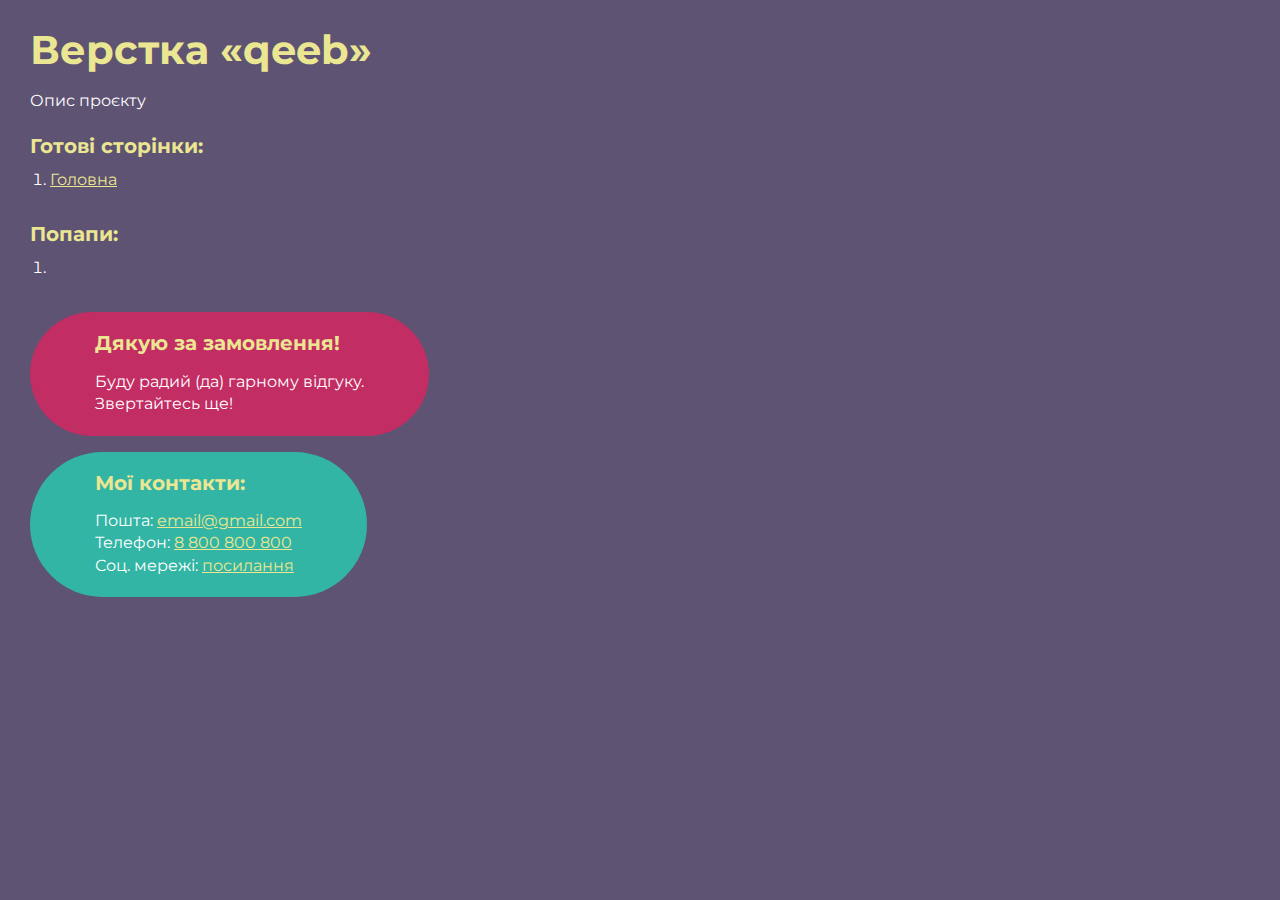
==== index.html @ 1027f58d "Add files via upload" ====
<!DOCTYPE html>
<html>

<head>
	<meta charset="UTF-8">
	<meta name="viewport" content="width=device-width, initial-scale=1.0">
	<title>Верстка «qeeb»</title>
</head>

<body>
	<div class="rootpage">
		<h1>Верстка «qeeb»</h1>
		<div class="rootpage__info">
			Опис проєкту
		</div>
		<h2>Готові сторінки:</h2>
		<ol class="rootpage__list">
			<li><a target="_blank" href="home.html">Головна</a></li>
		</ol>
		<h2>Попапи:</h2>
		<ol class="rootpage__list">
			<li><a target="_blank" href="home.html#"></a></li>
		</ol>
		<div class="rootpage__tnx">
			<h2>Дякую за замовлення!</h2>
			<p>Буду радий (да) гарному відгуку.</p>
			<p>Звертайтесь ще!</p>
		</div>
		<div class="rootpage__contacts">
			<h2>Мої контакти:</h2>
			<p>Пошта: <a href="mailto:email@gmail.com">email@gmail.com</a></p>
			<p>Телефон: <a href="tel:8800800800">8 800 800 800</a></p>
			<p>Соц. мережі: <a href="">посилання</a></p>
		</div>
	</div>
</body>
<style>
	@charset "UTF-8";
	@import url("https://fonts.googleapis.com/css?family=Montserrat:regular,700&display=swap");

	*,
	*::before,
	*::after {
		padding: 0px;
		margin: 0px;
		border: 0px;
		box-sizing: border-box;
	}

	html,
	body {
		height: 100%;
		margin: 0;
		padding: 0;
		min-width: 320px;
		width: 100%;
		color: #fff;
		background-color: #5e5373;
	}

	body {
		font-family: Montserrat;
		font-size: 100%;
		line-height: 1;
		font-size: 1rem;
	}

	a {
		text-decoration: underline;
		color: #ebe691
	}

	a:visited {
		text-decoration: underline;
		color: #aaa768;
	}

	a:hover {
		text-decoration: none;
	}

	ul li {
		list-style: none;
	}

	img {
		vertical-align: top;
	}

	.wrapper {
		width: 100%;
		min-height: 100%;
		overflow: hidden;
	}

	.rootpage {
		padding: 30px;
		display: flex;
		flex-direction: column;
		align-items: flex-start;
	}

	@media (max-width: 767px) {
		.rootpage {
			padding: 30px 15px;
		}
	}

	h1 {
		color: #ebe691;
		font-size: 2.5rem;
		margin: 0px 0px 1.25rem 0px;
	}

	@media (max-width: 767px) {
		h1 {
			font-size: 1.85rem;
			margin: 0px 0px 1.25rem 0px;
		}
	}

	h2 {
		color: #ebe691;
		font-size: 1.25rem;
		margin: 0px 0px 1rem 0px;
	}

	@media (max-width: 767px) {
		h2 {
			font-size: 1.125rem;
			margin: 0px 0px 1rem 0px;
		}
	}

	.rootpage__info {
		line-height: 140%;
		margin: 0px 0px 1.5rem 0px;
	}

	.rootpage__list {
		margin: 0px 0px 2.25rem 1.25rem;
	}

	.rootpage__list li:not(:last-child) {
		margin: 0px 0px 15px 0px;
	}

	.rootpage__contacts,
	.rootpage__tnx {
		border-radius: 200px;
		padding: 20px 65px;
		line-height: 140%;
	}

	@media (max-width: 767px) {

		.rootpage__contacts,
		.rootpage__tnx {
			border-radius: 40px;
			padding: 20px;
		}
	}

	.rootpage__contacts {
		background: #32b5a4;

	}

	.rootpage__contacts a {
		color: #ebe691;
	}

	.rootpage__tnx {
		background: #c22d63;
		margin: 0px 0px 1rem 0px;
	}
</style>

</html>
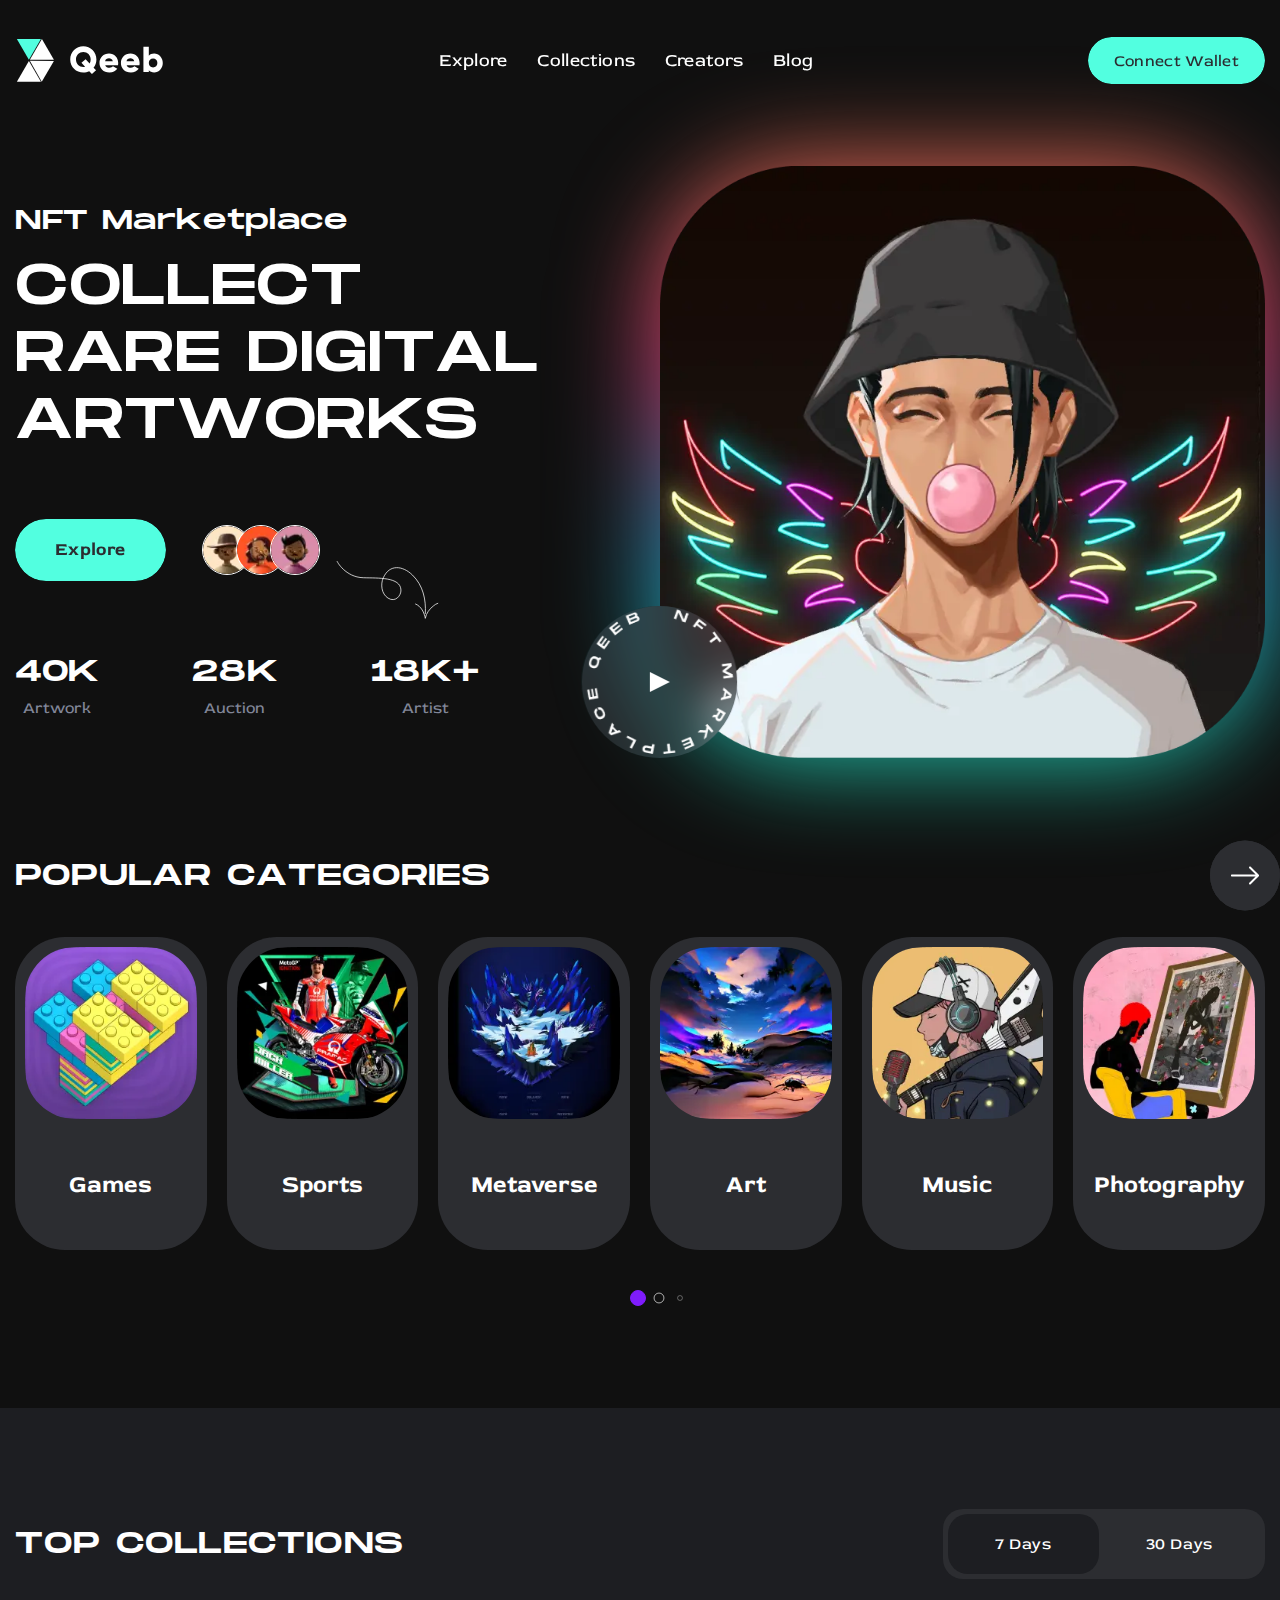
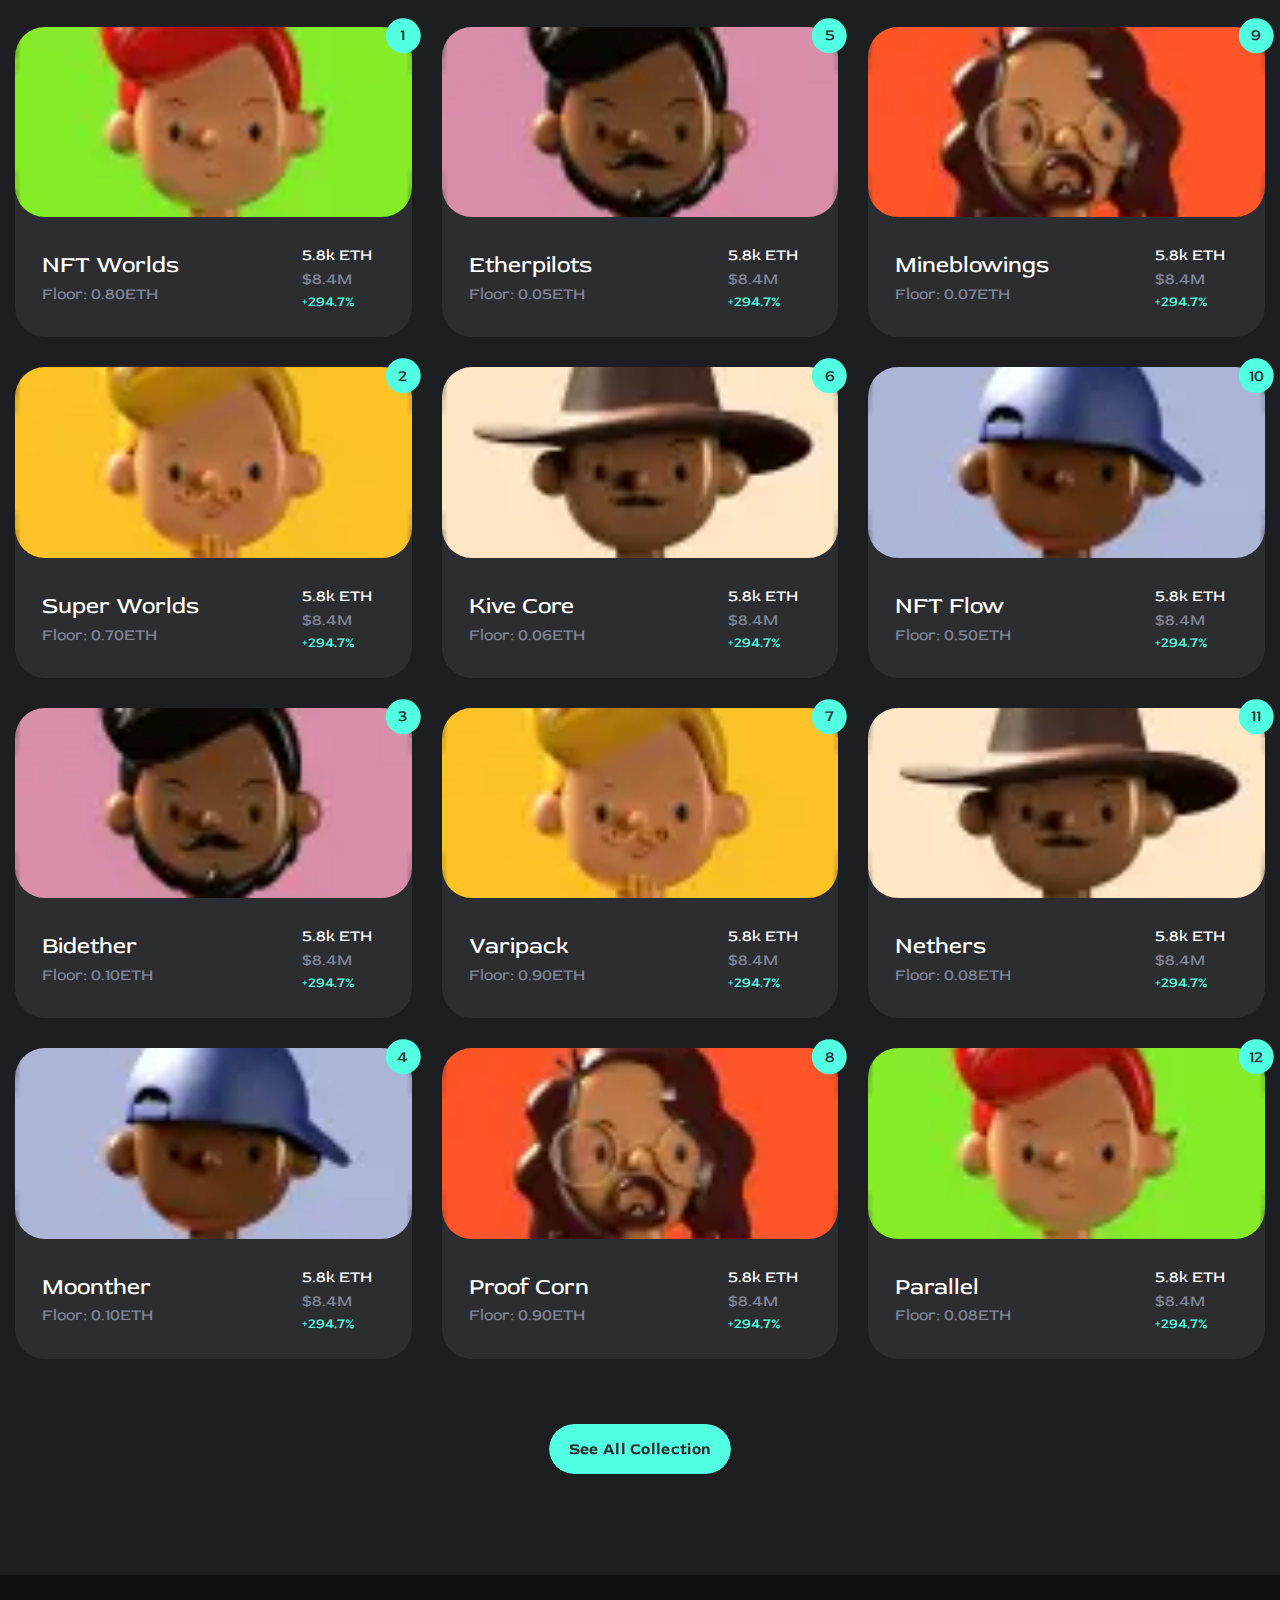
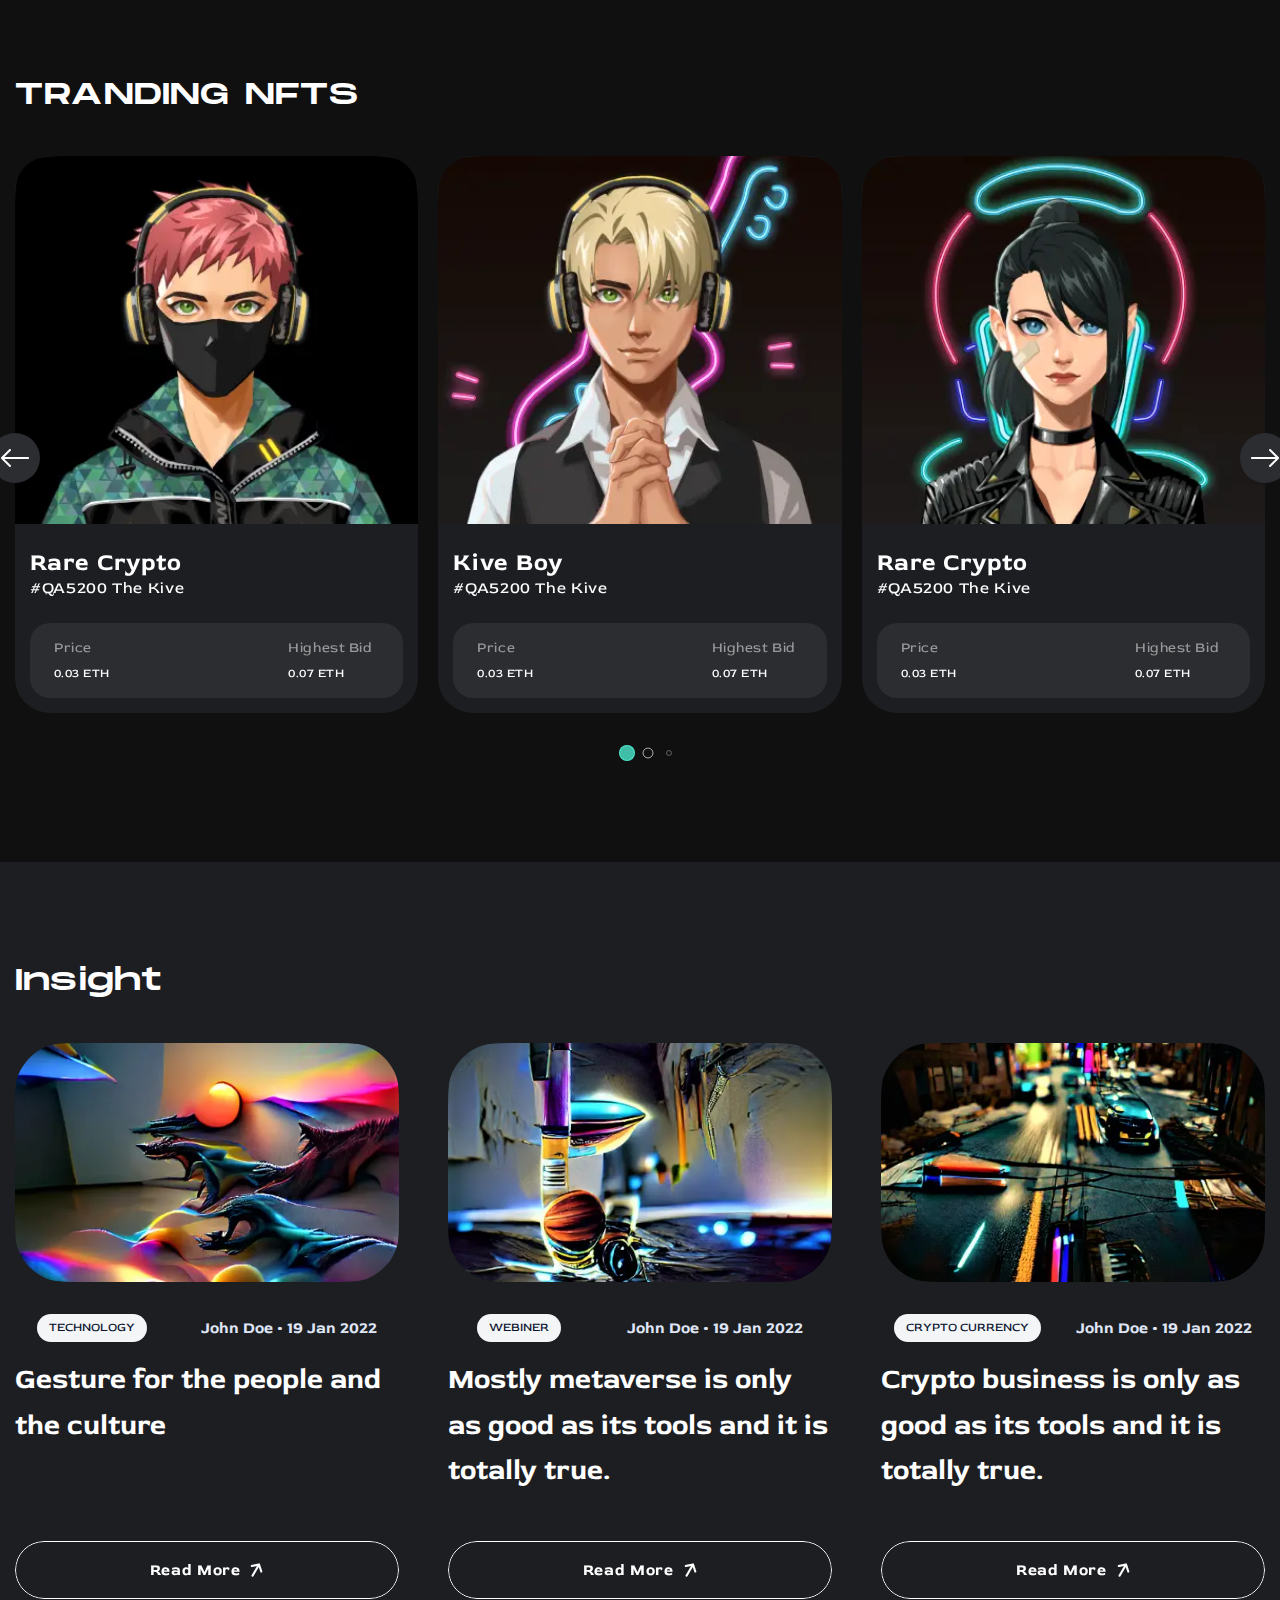
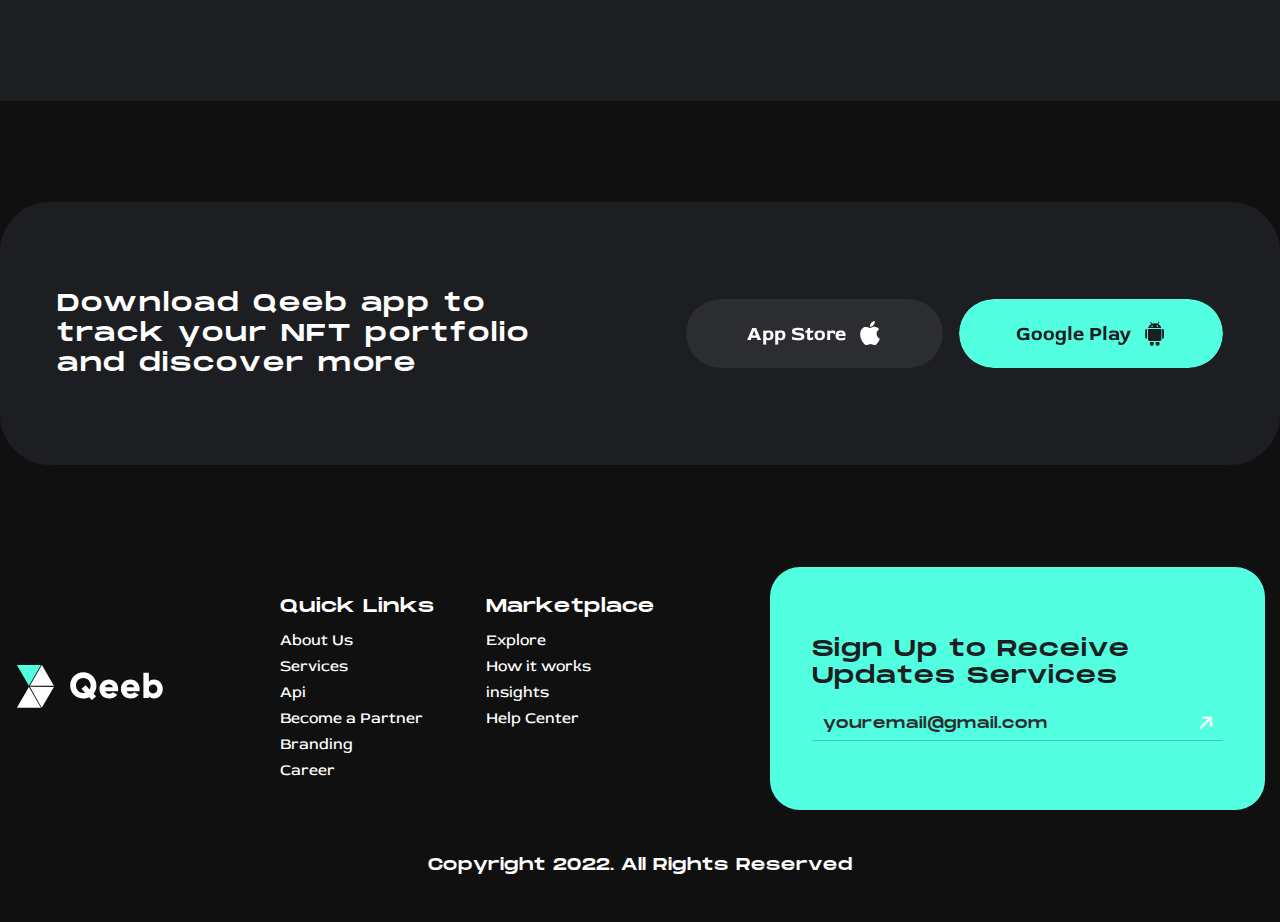
==== commit a91c25ca: "Add files via upload" ====
--- a/index.html
+++ b/index.html
@@ -1,179 +1,553 @@
 <!DOCTYPE html>
-<html>
+<html lang="en">
 
 <head>
+	<title>NFT Marketplace</title>
 	<meta charset="UTF-8">
+	<meta name="format-detection" content="telephone=no">
+	<!-- <style>body{opacity: 0;}</style> -->
+	<link rel="stylesheet" href="css/style.min.css?_v=20230126125903">
+	<link rel="shortcut icon" href="favicon.ico">
+	<!-- <meta name="robots" content="noindex, nofollow"> -->
 	<meta name="viewport" content="width=device-width, initial-scale=1.0">
-	<title>Верстка «qeeb»</title>
 </head>
 
 <body>
-	<div class="rootpage">
-		<h1>Верстка «qeeb»</h1>
-		<div class="rootpage__info">
-			Опис проєкту
-		</div>
-		<h2>Готові сторінки:</h2>
-		<ol class="rootpage__list">
-			<li><a target="_blank" href="home.html">Головна</a></li>
-		</ol>
-		<h2>Попапи:</h2>
-		<ol class="rootpage__list">
-			<li><a target="_blank" href="home.html#"></a></li>
-		</ol>
-		<div class="rootpage__tnx">
-			<h2>Дякую за замовлення!</h2>
-			<p>Буду радий (да) гарному відгуку.</p>
-			<p>Звертайтесь ще!</p>
-		</div>
-		<div class="rootpage__contacts">
-			<h2>Мої контакти:</h2>
-			<p>Пошта: <a href="mailto:email@gmail.com">email@gmail.com</a></p>
-			<p>Телефон: <a href="tel:8800800800">8 800 800 800</a></p>
-			<p>Соц. мережі: <a href="">посилання</a></p>
-		</div>
+	<div class="wrapper">
+		<header class="header">
+			<div class="header__container">
+				<a href="#somewhere" class="header__logo"><img src="img/main/logo.svg" alt="logo || header"></a>
+				<div class="header__menu menu">
+					<nav class="menu__body">
+						<ul class="menu__list">
+							<li class="menu__item"><a data-goto=".category" data-goto-header data-goto-top="30" href="#somewhere" class="menu__link">Explore</a></li>
+							<li class="menu__item"><a data-goto=".collectioners" href="#somewhere" class="menu__link">Collections</a>
+							</li>
+							<li class="menu__item"><a data-goto=".tranding" data-goto-top="10" href="#somewhere" class="menu__link">Creators</a></li>
+							<li class="menu__item"><a data-goto=".blog" href="#somewhere" class="menu__link">Blog</a></li>
+						</ul>
+					</nav>
+				</div>
+				<div class="header__action">
+					<button type="button" data-ripple="once" class="header__btn">Connect Wallet</button>
+					<button type="button" class="menu__icon icon-menu"><span></span></button>
+				</div>
+			</div>
+		</header>
+		<main class="page">
+			<section class="page__main hero-main">
+				<div class="hero-main__container">
+					<div class="hero-main__content">
+						<div class="hero-main__text">
+							<div class="hero-main__label">NFT Marketplace</div>
+							<h1 class="hero-main__title">Collect
+								rare digital
+								artworks</h1>
+						</div>
+						<div data-da=".hero-main__container, 992, last" class="hero-main__down-content">
+							<div class="hero-main__actions">
+								<a href="#somewhere" data-ripple="once" data-da=".hero-main__text, 992, last" class="hero-main__btn">Explore</a>
+								<div class="hero-main__artist">
+									<div class="hero-main__item-artist"><picture><source srcset="img/hero-main/collectioner/01.webp" type="image/webp"><img src="img/hero-main/collectioner/01.png" alt="Collectioner"></picture></div>
+									<div class="hero-main__item-artist"><picture><source srcset="img/hero-main/collectioner/02.webp" type="image/webp"><img src="img/hero-main/collectioner/02.png" alt="Collectioner"></picture></div>
+									<div class="hero-main__item-artist"><picture><source srcset="img/hero-main/collectioner/03.webp" type="image/webp"><img src="img/hero-main/collectioner/03.png" alt="Collectioner"></picture></div>
+								</div>
+							</div>
+							<div data-watch data-watch-once class="hero-main__achievement achievement">
+								<div class="achievement__item"><span data-digits-counter>50</span> Artwork</div>
+								<div class="achievement__item"><span data-digits-counter>35</span> Auction</div>
+								<div class="achievement__item"><span class="achievement__item--plus" data-digits-counter>23</span> Artist</div>
+							</div>
+						</div>
+					</div>
+					<div class="hero-main__img--ibg">
+						<picture><source srcset="img/hero-main/bubble-man.webp" type="image/webp"><img src="img/hero-main/bubble-man.png" alt="Main img || Hero Section"></picture>
+						<a href="#somewhere" class="hero-main__circle-text"></a>
+					</div>
+				</div>
+			</section>
+			<section class="page__main category">
+				<div class="category__container">
+					<h2 class="category__title">Popular Categories</h2>
+					<div class="category__slider swiper">
+						<div class="category__wrapper swiper-wrapper">
+							<a href="#somewhere" class="category__slide swiper-slide">
+								<div class="category__body">
+									<div class="category__img"><picture><source srcset="img/category/01.webp" type="image/webp"><img src="img/category/01.png" alt="Category"></picture></div>
+									<h2 class="category__item">Games</h2>
+								</div>
+							</a>
+							<a href="#somewhere" class="category__slide swiper-slide">
+								<div class="category__body">
+									<div class="category__img"><picture><source srcset="img/category/02.webp" type="image/webp"><img src="img/category/02.png" alt="Category"></picture></div>
+									<h2 class="category__item">Sports</h2>
+								</div>
+							</a>
+							<a href="#somewhere" class="category__slide swiper-slide">
+								<div class="category__body">
+									<div class="category__img"><picture><source srcset="img/category/03.webp" type="image/webp"><img src="img/category/03.png" alt="Category"></picture></div>
+									<h2 class="category__item">Metaverse</h2>
+								</div>
+							</a>
+							<a href="#somewhere" class="category__slide swiper-slide">
+								<div class="category__body">
+									<div class="category__img"><picture><source srcset="img/category/04.webp" type="image/webp"><img src="img/category/04.png" alt="Category"></picture></div>
+									<h2 class="category__item">Art</h2>
+								</div>
+							</a>
+							<a href="#somewhere" class="category__slide swiper-slide">
+								<div class="category__body">
+									<div class="category__img"><picture><source srcset="img/category/05.webp" type="image/webp"><img src="img/category/05.png" alt="Category"></picture></div>
+									<h2 class="category__item">Music</h2>
+								</div>
+							</a>
+							<a href="#somewhere" class="category__slide swiper-slide">
+								<div class="category__body">
+									<div class="category__img"><picture><source srcset="img/category/06.webp" type="image/webp"><img src="img/category/06.png" alt="Category"></picture></div>
+									<h2 class="category__item">Photography</h2>
+								</div>
+							</a>
+						</div>
+
+					</div>
+					<button type="button" class="category__btn-prev swiper-button-prev"></button>
+					<button type="button" class="category__btn-next swiper-button-next"></button>
+					<div class="category__pagination swiper-pagination"></div>
+				</div>
+			</section>
+			<section class="page__main collectioners">
+				<div class="collectioners__container">
+					<div class="collectioners__header">
+						<h2 class="collectioners__title">Top collections</h2>
+						<div class="collectioners__action action-collectioners">
+							<button data-filter=".category-a" class="action-collectioners__btn _active">7 Days</button>
+							<button data-filter=".category-b" class="action-collectioners__btn">30 Days</button>
+						</div>
+					</div>
+					<div class="collectioners__body">
+						<article class="mix category-b collectioners__item item-collectioner">
+							<a href="#somewhere" class="item-collectioner__wrapper">
+								<div class="item-collectioner__wrap-img">
+									<div class="item-collectioner__label">1</div>
+									<div class="item-collectioner__img"><picture><source srcset="img/collectioners/01.webp" type="image/webp"><img src="img/collectioners/01.png" alt="Collectioner || Person"></picture>
+									</div>
+								</div>
+								<div class="item-collectioner__body">
+									<div class="item-collectioner__descr">
+										<h3 class="item-collectioner__name">NFT Worlds</h3>
+										<div class="item-collectioner__different">Floor: 0.80ETH</div>
+									</div>
+									<div class="item-collectioner__statistic statistic-item-collectioner">
+										<div class="statistic-item-collectioner__ethereum">5.8k ETH</div>
+										<div class="statistic-item-collectioner__money">$8.4M</div>
+										<div class="statistic-item-collectioner__profit">+294.7%</div>
+									</div>
+								</div>
+							</a>
+						</article>
+						<article class="mix category-b collectioners__item item-collectioner">
+							<a href="#somewhere" class="item-collectioner__wrapper">
+								<div class="item-collectioner__wrap-img">
+									<div class="item-collectioner__label">5</div>
+									<div class="item-collectioner__img"><picture><source srcset="img/collectioners/03.webp" type="image/webp"><img src="img/collectioners/03.png" alt="Collectioner || Person"></picture>
+									</div>
+								</div>
+								<div class="item-collectioner__body">
+									<div class="item-collectioner__descr">
+										<h3 class="item-collectioner__name">Etherpilots</h3>
+										<div class="item-collectioner__different">Floor: 0.05ETH</div>
+									</div>
+									<div class="item-collectioner__statistic statistic-item-collectioner">
+										<div class="statistic-item-collectioner__ethereum">5.8k ETH</div>
+										<div class="statistic-item-collectioner__money">$8.4M</div>
+										<div class="statistic-item-collectioner__profit">+294.7%</div>
+									</div>
+								</div>
+							</a>
+						</article>
+						<article class="mix category-a collectioners__item item-collectioner">
+							<a href="#somewhere" class="item-collectioner__wrapper">
+								<div class="item-collectioner__wrap-img">
+									<div class="item-collectioner__label">9</div>
+									<div class="item-collectioner__img"><picture><source srcset="img/collectioners/04.webp" type="image/webp"><img src="img/collectioners/04.png" alt="Collectioner || Person"></picture>
+									</div>
+								</div>
+								<div class="item-collectioner__body">
+									<div class="item-collectioner__descr">
+										<h3 class="item-collectioner__name">Mineblowings</h3>
+										<div class="item-collectioner__different">Floor: 0.07ETH</div>
+									</div>
+									<div class="item-collectioner__statistic statistic-item-collectioner">
+										<div class="statistic-item-collectioner__ethereum">5.8k ETH</div>
+										<div class="statistic-item-collectioner__money">$8.4M</div>
+										<div class="statistic-item-collectioner__profit">+294.7%</div>
+									</div>
+								</div>
+							</a>
+						</article>
+						<article class="mix category-a collectioners__item item-collectioner">
+							<a href="#somewhere" class="item-collectioner__wrapper">
+								<div class="item-collectioner__wrap-img">
+									<div class="item-collectioner__label">2</div>
+									<div class="item-collectioner__img"><picture><source srcset="img/collectioners/02.webp" type="image/webp"><img src="img/collectioners/02.png" alt="Collectioner || Person"></picture>
+									</div>
+								</div>
+								<div class="item-collectioner__body">
+									<div class="item-collectioner__descr">
+										<h3 class="item-collectioner__name">Super Worlds</h3>
+										<div class="item-collectioner__different">Floor: 0.70ETH</div>
+									</div>
+									<div class="item-collectioner__statistic statistic-item-collectioner">
+										<div class="statistic-item-collectioner__ethereum">5.8k ETH</div>
+										<div class="statistic-item-collectioner__money">$8.4M</div>
+										<div class="statistic-item-collectioner__profit">+294.7%</div>
+									</div>
+								</div>
+							</a>
+						</article>
+						<article class="mix category-a collectioners__item item-collectioner">
+							<a href="#somewhere" class="item-collectioner__wrapper">
+								<div class="item-collectioner__wrap-img">
+									<div class="item-collectioner__label">6</div>
+									<div class="item-collectioner__img"><picture><source srcset="img/collectioners/06.webp" type="image/webp"><img src="img/collectioners/06.png" alt="Collectioner || Person"></picture>
+									</div>
+								</div>
+								<div class="item-collectioner__body">
+									<div class="item-collectioner__descr">
+										<h3 class="item-collectioner__name">Kive Core</h3>
+										<div class="item-collectioner__different">Floor: 0.06ETH</div>
+									</div>
+									<div class="item-collectioner__statistic statistic-item-collectioner">
+										<div class="statistic-item-collectioner__ethereum">5.8k ETH</div>
+										<div class="statistic-item-collectioner__money">$8.4M</div>
+										<div class="statistic-item-collectioner__profit">+294.7%</div>
+									</div>
+								</div>
+							</a>
+						</article>
+						<article class="mix category-a collectioners__item item-collectioner">
+							<a href="#somewhere" class="item-collectioner__wrapper">
+								<div class="item-collectioner__wrap-img">
+									<div class="item-collectioner__label">10</div>
+									<div class="item-collectioner__img"><picture><source srcset="img/collectioners/05.webp" type="image/webp"><img src="img/collectioners/05.png" alt="Collectioner || Person"></picture>
+									</div>
+								</div>
+								<div class="item-collectioner__body">
+									<div class="item-collectioner__descr">
+										<h3 class="item-collectioner__name">NFT Flow</h3>
+										<div class="item-collectioner__different">Floor: 0.50ETH</div>
+									</div>
+									<div class="item-collectioner__statistic statistic-item-collectioner">
+										<div class="statistic-item-collectioner__ethereum">5.8k ETH</div>
+										<div class="statistic-item-collectioner__money">$8.4M</div>
+										<div class="statistic-item-collectioner__profit">+294.7%</div>
+									</div>
+								</div>
+							</a>
+						</article>
+						<article class="mix category-a collectioners__item item-collectioner">
+							<a href="#somewhere" class="item-collectioner__wrapper">
+								<div class="item-collectioner__wrap-img">
+									<div class="item-collectioner__label">3</div>
+									<div class="item-collectioner__img"><picture><source srcset="img/collectioners/03.webp" type="image/webp"><img src="img/collectioners/03.png" alt="Collectioner || Person"></picture>
+									</div>
+								</div>
+								<div class="item-collectioner__body">
+									<div class="item-collectioner__descr">
+										<h3 class="item-collectioner__name">Bidether</h3>
+										<div class="item-collectioner__different">Floor: 0.10ETH</div>
+									</div>
+									<div class="item-collectioner__statistic statistic-item-collectioner">
+										<div class="statistic-item-collectioner__ethereum">5.8k ETH</div>
+										<div class="statistic-item-collectioner__money">$8.4M</div>
+										<div class="statistic-item-collectioner__profit">+294.7%</div>
+									</div>
+								</div>
+							</a>
+						</article>
+						<article class="mix category-b collectioners__item item-collectioner">
+							<a href="#somewhere" class="item-collectioner__wrapper">
+								<div class="item-collectioner__wrap-img">
+									<div class="item-collectioner__label">7</div>
+									<div class="item-collectioner__img"><picture><source srcset="img/collectioners/02.webp" type="image/webp"><img src="img/collectioners/02.png" alt="Collectioner || Person"></picture>
+									</div>
+								</div>
+								<div class="item-collectioner__body">
+									<div class="item-collectioner__descr">
+										<h3 class="item-collectioner__name">Varipack</h3>
+										<div class="item-collectioner__different">Floor: 0.90ETH</div>
+									</div>
+									<div class="item-collectioner__statistic statistic-item-collectioner">
+										<div class="statistic-item-collectioner__ethereum">5.8k ETH</div>
+										<div class="statistic-item-collectioner__money">$8.4M</div>
+										<div class="statistic-item-collectioner__profit">+294.7%</div>
+									</div>
+								</div>
+							</a>
+						</article>
+						<article class="mix category-a collectioners__item item-collectioner">
+							<a href="#somewhere" class="item-collectioner__wrapper">
+								<div class="item-collectioner__wrap-img">
+									<div class="item-collectioner__label">11</div>
+									<div class="item-collectioner__img"><picture><source srcset="img/collectioners/06.webp" type="image/webp"><img src="img/collectioners/06.png" alt="Collectioner || Person"></picture>
+									</div>
+								</div>
+								<div class="item-collectioner__body">
+									<div class="item-collectioner__descr">
+										<h3 class="item-collectioner__name">Nethers</h3>
+										<div class="item-collectioner__different">Floor: 0.08ETH</div>
+									</div>
+									<div class="item-collectioner__statistic statistic-item-collectioner">
+										<div class="statistic-item-collectioner__ethereum">5.8k ETH</div>
+										<div class="statistic-item-collectioner__money">$8.4M</div>
+										<div class="statistic-item-collectioner__profit">+294.7%</div>
+									</div>
+								</div>
+							</a>
+						</article>
+						<article class="mix category-b collectioners__item item-collectioner">
+							<a href="#somewhere" class="item-collectioner__wrapper">
+								<div class="item-collectioner__wrap-img">
+									<div class="item-collectioner__label">4</div>
+									<div class="item-collectioner__img"><picture><source srcset="img/collectioners/05.webp" type="image/webp"><img src="img/collectioners/05.png" alt="Collectioner || Person"></picture>
+									</div>
+								</div>
+								<div class="item-collectioner__body">
+									<div class="item-collectioner__descr">
+										<h3 class="item-collectioner__name">Moonther</h3>
+										<div class="item-collectioner__different">Floor: 0.10ETH</div>
+									</div>
+									<div class="item-collectioner__statistic statistic-item-collectioner">
+										<div class="statistic-item-collectioner__ethereum">5.8k ETH</div>
+										<div class="statistic-item-collectioner__money">$8.4M</div>
+										<div class="statistic-item-collectioner__profit">+294.7%</div>
+									</div>
+								</div>
+							</a>
+						</article>
+						<article class="mix category-a collectioners__item item-collectioner">
+							<a href="#somewhere" class="item-collectioner__wrapper">
+								<div class="item-collectioner__wrap-img">
+									<div class="item-collectioner__label">8</div>
+									<div class="item-collectioner__img"><picture><source srcset="img/collectioners/04.webp" type="image/webp"><img src="img/collectioners/04.png" alt="Collectioner || Person"></picture>
+									</div>
+								</div>
+								<div class="item-collectioner__body">
+									<div class="item-collectioner__descr">
+										<h3 class="item-collectioner__name">Proof Corn</h3>
+										<div class="item-collectioner__different">Floor: 0.90ETH</div>
+									</div>
+									<div class="item-collectioner__statistic statistic-item-collectioner">
+										<div class="statistic-item-collectioner__ethereum">5.8k ETH</div>
+										<div class="statistic-item-collectioner__money">$8.4M</div>
+										<div class="statistic-item-collectioner__profit">+294.7%</div>
+									</div>
+								</div>
+							</a>
+						</article>
+						<article class="mix category-b collectioners__item item-collectioner">
+							<a href="#somewhere" class="item-collectioner__wrapper">
+								<div class="item-collectioner__wrap-img">
+									<div class="item-collectioner__label">12</div>
+									<div class="item-collectioner__img"><picture><source srcset="img/collectioners/01.webp" type="image/webp"><img src="img/collectioners/01.png" alt="Collectioner || Person"></picture>
+									</div>
+								</div>
+								<div class="item-collectioner__body">
+									<div class="item-collectioner__descr">
+										<h3 class="item-collectioner__name">Parallel</h3>
+										<div class="item-collectioner__different">Floor: 0.08ETH</div>
+									</div>
+									<div class="item-collectioner__statistic statistic-item-collectioner">
+										<div class="statistic-item-collectioner__ethereum">5.8k ETH</div>
+										<div class="statistic-item-collectioner__money">$8.4M</div>
+										<div class="statistic-item-collectioner__profit">+294.7%</div>
+									</div>
+								</div>
+							</a>
+						</article>
+					</div>
+					<div class="collectioners__btn">
+						<button data-ripple="once" type="button" data-filter="all" class="collectioners__item-btn">See All
+							Collection</button>
+					</div>
+				</div>
+			</section>
+			<section class="page__main tranding">
+				<div class="tranding__container">
+					<h2 class="tranding__title">Tranding nfts</h2>
+					<div class="tranding__swiper-tranding">
+						<div class="tranding__slider swiper">
+							<div class="tranding__wrapper swiper-wrapper">
+								<a href="#somewhere" class="tranding__slide swiper-slide">
+									<div class="tranding__item item-tranding">
+										<div class="item-tranding__img"><picture><source srcset="img/tranding/01.webp" type="image/webp"><img src="img/tranding/01.png" alt="Trader"></picture></div>
+										<div class="item-tranding__body">
+											<div class="item-tranding__personal-info">
+												<h3 class="item-tranding__name">Rare Crypto</h3>
+												<div class="item-tranding__code">#QA5200 The Kive</div>
+											</div>
+											<div class="item-tranding__statistics">
+												<div class="item-tranding__price">Price</div>
+												<div class="item-tranding__state">Highest Bid</div>
+												<div class="item-tranding__etherium">0.03 ETH</div>
+												<div class="item-tranding__etherium">0.07 ETH</div>
+											</div>
+										</div>
+									</div>
+								</a>
+								<a href="#somewhere" class="tranding__slide swiper-slide">
+									<div class="tranding__item item-tranding">
+										<div class="item-tranding__img"><picture><source srcset="img/tranding/02.webp" type="image/webp"><img src="img/tranding/02.png" alt="Trader"></picture></div>
+										<div class="item-tranding__body">
+											<div class="item-tranding__personal-info">
+												<h3 class="item-tranding__name">Kive Boy</h3>
+												<div class="item-tranding__code">#QA5200 The Kive</div>
+											</div>
+											<div class="item-tranding__statistics">
+												<div class="item-tranding__price">Price</div>
+												<div class="item-tranding__state">Highest Bid</div>
+												<div class="item-tranding__etherium">0.03 ETH</div>
+												<div class="item-tranding__etherium">0.07 ETH</div>
+											</div>
+										</div>
+									</div>
+								</a>
+								<a href="#somewhere" class="tranding__slide swiper-slide">
+									<div class="tranding__item item-tranding">
+										<div class="item-tranding__img"><picture><source srcset="img/tranding/03.webp" type="image/webp"><img src="img/tranding/03.png" alt="Trader"></picture></div>
+										<div class="item-tranding__body">
+											<div class="item-tranding__personal-info">
+												<h3 class="item-tranding__name">Rare Crypto</h3>
+												<div class="item-tranding__code">#QA5200 The Kive</div>
+											</div>
+											<div class="item-tranding__statistics">
+												<div class="item-tranding__price">Price</div>
+												<div class="item-tranding__state">Highest Bid</div>
+												<div class="item-tranding__etherium">0.03 ETH</div>
+												<div class="item-tranding__etherium">0.07 ETH</div>
+											</div>
+										</div>
+									</div>
+								</a>
+								<a href="#somewhere" class="tranding__slide swiper-slide">
+									<div class="tranding__item item-tranding">
+										<div class="item-tranding__img"><picture><source srcset="img/tranding/04.webp" type="image/webp"><img src="img/tranding/04.png" alt="Trader"></picture></div>
+										<div class="item-tranding__body">
+											<div class="item-tranding__personal-info">
+												<h3 class="item-tranding__name">Rare Crypto</h3>
+												<div class="item-tranding__code">#QA5200 The Kive</div>
+											</div>
+											<div class="item-tranding__statistics">
+												<div class="item-tranding__price">Price</div>
+												<div class="item-tranding__state">Highest Bid</div>
+												<div class="item-tranding__etherium">0.03 ETH</div>
+												<div class="item-tranding__etherium">0.07 ETH</div>
+											</div>
+										</div>
+									</div>
+								</a>
+							</div>
+						</div>
+						<button type="button" class="tranding__btn-prev swiper-button-prev"></button>
+						<button type="button" class="tranding__btn-next swiper-button-next"></button>
+						<div class="tranding__pagination swiper-pagination"></div>
+					</div>
+				</div>
+			</section>
+			<section class="page__main blog">
+				<div class="blog__container">
+					<h2 class="blog__title">Insight</h2>
+					<div class="blog__body">
+						<article class="blog__item item-blog">
+							<a href="#somewhere" class="item-blog__img"><picture><source srcset="img/blog/01.webp" type="image/webp"><img src="img/blog/01.png" alt="Blog-Item || Image"></picture></a>
+							<div class="item-blog__specification">
+								<a href="#somewhere" class="item-blog__category">TECHNOLOGY</a>
+								<div class="item-blog__date">John Doe • 19 Jan 2022</div>
+							</div>
+							<h2 class="item-blog__title">Gesture for the people and the culture</h2>
+							<a data-ripple="once" href="#somewhere" class="item-blog__btn _icon-arrow">Read More</a>
+						</article>
+						<article class="blog__item item-blog">
+							<a href="#somewhere" class="item-blog__img"><picture><source srcset="img/blog/02.webp" type="image/webp"><img src="img/blog/02.png" alt="Blog-Item || Image"></picture></a>
+							<div class="item-blog__specification">
+								<a href="#somewhere" class="item-blog__category">Webiner</a>
+								<div class="item-blog__date">John Doe • 19 Jan 2022</div>
+							</div>
+							<h2 class="item-blog__title">Mostly metaverse is only as good as its tools and it
+								is totally
+								true.</h2>
+							<a data-ripple="once" href="#somewhere" class="item-blog__btn _icon-arrow">Read More</a>
+						</article>
+						<article class="blog__item item-blog">
+							<a href="#somewhere" class="item-blog__img">
+								<picture><source srcset="img/blog/03.webp" type="image/webp"><img src="img/blog/03.png" alt="Blog-Item || Image"></picture>
+							</a>
+							<div class="item-blog__specification">
+								<a href="#somewhere" class="item-blog__category">Crypto Currency</a>
+								<div class="item-blog__date">John Doe • 19 Jan 2022</div>
+							</div>
+							<h2 class="item-blog__title">Crypto business is only as good as its tools and it
+								is totally
+								true.</h2>
+							<a data-ripple="once" href="#somewhere" class="item-blog__btn _icon-arrow">Read More</a>
+						</article>
+					</div>
+				</div>
+			</section>
+			<div class="page__main download">
+				<div class="download__container">
+					<p class="download__text">Download Qeeb app to track your NFT portfolio and discover more</p>
+					<div class="download__action action-download">
+						<button data-ripple="once" type="button" class="action-download__btn action-download__btn--apple _icon-apple">App
+							Store</button>
+						<button data-ripple="once" type="button" class="action-download__btn action-download__btn--google _icon-android">Google
+							Play</button>
+					</div>
+				</div>
+			</div>
+		</main>
+		<footer data-spollers="768, max" class="footer">
+			<div class="footer__container">
+				<div class="footer__column"><a href="#somewhere" class="footer__logo"><img src="img/main/logo.svg" alt="Footer Logo"></a></div>
+				<div class="footer__column footer__column--flex">
+					<div>
+						<h2 data-spoller class="footer__title">Quick Links</h2>
+						<ul class="footer__list">
+							<li class="footer__item-list"><a class="footer__link" href="#somewhere">About Us</a></li>
+							<li class="footer__item-list"><a class="footer__link" href="#somewhere">Services</a></li>
+							<li class="footer__item-list"><a class="footer__link" href="#somewhere">Api</a></li>
+							<li class="footer__item-list"><a class="footer__link" href="#somewhere">Become a Partner</a></li>
+							<li class="footer__item-list"><a class="footer__link" href="#somewhere">Branding</a></li>
+							<li class="footer__item-list"><a class="footer__link" href="#somewhere">Career</a></li>
+						</ul>
+					</div>
+					<div>
+						<h2 data-spoller class="footer__title">Marketplace</h2>
+						<ul class="footer__list">
+							<li class="footer__item-list"><a class="footer__link" href="#somewhere">Explore</a></li>
+							<li class="footer__item-list"><a class="footer__link" href="#somewhere">How it works</a></li>
+							<li class="footer__item-list"><a class="footer__link" href="#somewhere">insights</a></li>
+							<li class="footer__item-list"><a class="footer__link" href="#somewhere">Help Center</a></li>
+						</ul>
+					</div>
+				</div>
+
+				<div class="footer__column">
+					<div class="footer__email-wrap">
+						<form class="footer__email" action="#" method="GET">
+							<label class="footer__label" for="e-1">Sign Up to Receive Updates Services</label>
+							<div class="footer__form-item">
+								<input required id="e-1" type="email" name="email" placeholder="youremail@gmail.com" class="footer__input">
+								<button type="submit" class="footer__btn _icon-arrow"></button>
+							</div>
+						</form>
+					</div>
+				</div>
+			</div>
+			<div class="footer__copyright">Copyright 2022. All Rights Reserved</div>
+		</footer>
 	</div>
+	<script src="js/app.min.js?_v=20230126125903"></script>
 </body>
-<style>
-	@charset "UTF-8";
-	@import url("https://fonts.googleapis.com/css?family=Montserrat:regular,700&display=swap");
-
-	*,
-	*::before,
-	*::after {
-		padding: 0px;
-		margin: 0px;
-		border: 0px;
-		box-sizing: border-box;
-	}
-
-	html,
-	body {
-		height: 100%;
-		margin: 0;
-		padding: 0;
-		min-width: 320px;
-		width: 100%;
-		color: #fff;
-		background-color: #5e5373;
-	}
-
-	body {
-		font-family: Montserrat;
-		font-size: 100%;
-		line-height: 1;
-		font-size: 1rem;
-	}
-
-	a {
-		text-decoration: underline;
-		color: #ebe691
-	}
-
-	a:visited {
-		text-decoration: underline;
-		color: #aaa768;
-	}
-
-	a:hover {
-		text-decoration: none;
-	}
-
-	ul li {
-		list-style: none;
-	}
-
-	img {
-		vertical-align: top;
-	}
-
-	.wrapper {
-		width: 100%;
-		min-height: 100%;
-		overflow: hidden;
-	}
-
-	.rootpage {
-		padding: 30px;
-		display: flex;
-		flex-direction: column;
-		align-items: flex-start;
-	}
-
-	@media (max-width: 767px) {
-		.rootpage {
-			padding: 30px 15px;
-		}
-	}
-
-	h1 {
-		color: #ebe691;
-		font-size: 2.5rem;
-		margin: 0px 0px 1.25rem 0px;
-	}
-
-	@media (max-width: 767px) {
-		h1 {
-			font-size: 1.85rem;
-			margin: 0px 0px 1.25rem 0px;
-		}
-	}
-
-	h2 {
-		color: #ebe691;
-		font-size: 1.25rem;
-		margin: 0px 0px 1rem 0px;
-	}
-
-	@media (max-width: 767px) {
-		h2 {
-			font-size: 1.125rem;
-			margin: 0px 0px 1rem 0px;
-		}
-	}
-
-	.rootpage__info {
-		line-height: 140%;
-		margin: 0px 0px 1.5rem 0px;
-	}
-
-	.rootpage__list {
-		margin: 0px 0px 2.25rem 1.25rem;
-	}
-
-	.rootpage__list li:not(:last-child) {
-		margin: 0px 0px 15px 0px;
-	}
-
-	.rootpage__contacts,
-	.rootpage__tnx {
-		border-radius: 200px;
-		padding: 20px 65px;
-		line-height: 140%;
-	}
-
-	@media (max-width: 767px) {
-
-		.rootpage__contacts,
-		.rootpage__tnx {
-			border-radius: 40px;
-			padding: 20px;
-		}
-	}
-
-	.rootpage__contacts {
-		background: #32b5a4;
-
-	}
-
-	.rootpage__contacts a {
-		color: #ebe691;
-	}
-
-	.rootpage__tnx {
-		background: #c22d63;
-		margin: 0px 0px 1rem 0px;
-	}
-</style>
 
 </html>--- a/css/style.min.css
+++ b/css/style.min.css
@@ -0,0 +1 @@
+@charset "UTF-8";@import url(https://fonts.googleapis.com/css?family=Red+Rose:regular,700&display=swap);@font-face{font-family:MonumentExtended;font-display:swap;src:url(../fonts/MonumentExtended-Regular.woff2) format("woff2"),url(../fonts/MonumentExtended-Regular.woff) format("woff");font-weight:400;font-style:normal}@font-face{font-family:icons;font-display:swap;src:url(../fonts/icons.woff2) format("woff2"),url(../fonts/icons.woff) format("woff");font-weight:400;font-style:normal}[class*=_icon-]:before{font-family:icons;font-style:normal;font-weight:400;font-variant:normal;text-transform:none;line-height:1;-webkit-font-smoothing:antialiased;-moz-osx-font-smoothing:grayscale}[class*=_icon-]:before{display:block}._icon-android:before{content:"\e907"}._icon-tiktok:before{content:"\e901"}._icon-facebook:before{content:"\e902"}._icon-youtube:before{content:"\e903"}._icon-linked-in:before{content:"\e904"}._icon-instagram:before{content:"\e905"}._icon-apple:before{content:"\e900"}._icon-arrow:before{content:"\e906"}*{padding:0;margin:0;border:0}*,:after,:before{-webkit-box-sizing:border-box;box-sizing:border-box}body,html{height:100%;min-width:320px}body{color:#fff;line-height:1;font-family:MonumentExtended;font-size:1rem;-ms-text-size-adjust:100%;-moz-text-size-adjust:100%;-webkit-text-size-adjust:100%;-webkit-font-smoothing:antialiased;-moz-osx-font-smoothing:grayscale}button,input,textarea{font-size:inherit;font-family:inherit}button{cursor:pointer;color:inherit;background-color:transparent}a{color:inherit;text-decoration:none}ul li{list-style:none}img{vertical-align:top}h1,h2,h3,h4,h5,h6{font-weight:inherit;font-size:inherit}svg{height:1em;width:1em}svg path{stroke:inherit;fill:inherit}body{background:#101010}.lock body{overflow:hidden;-ms-touch-action:none;touch-action:none;-ms-scroll-chaining:none;overscroll-behavior:none}.wrapper{min-height:100%;display:-webkit-box;display:-ms-flexbox;display:flex;-webkit-box-orient:vertical;-webkit-box-direction:normal;-ms-flex-direction:column;flex-direction:column;overflow:hidden}@supports (overflow:clip){.wrapper{overflow:clip}}.wrapper>main{-webkit-box-flex:1;-ms-flex:1 1 auto;flex:1 1 auto}.wrapper>*{min-width:0}[class*=__container]{max-width:101.875rem;margin:0 auto;padding:0 .9375rem}[class*=-ibg]{position:relative}[class*=-ibg] img{position:absolute;width:100%;height:100%;top:0;left:0;-o-object-fit:cover;object-fit:cover}[class*=-ibg_contain] img{-o-object-fit:contain;object-fit:contain}.header{position:fixed;top:0;left:0;width:100%;z-index:50;-webkit-transition:padding .3s ease 0s;-o-transition:padding .3s ease 0s;transition:padding .3s ease 0s}.header._header-scroll{background:-webkit-gradient(linear,left top,left bottom,from(rgba(238,118,82,.447)),color-stop(rgba(231,60,126,.5450980392)),color-stop(rgba(35,165,213,.5254901961)),to(rgba(35,213,171,.5333333333)));background:-o-linear-gradient(top,rgba(238,118,82,.447),rgba(231,60,126,.5450980392),rgba(35,165,213,.5254901961),rgba(35,213,171,.5333333333));background:linear-gradient(180deg,rgba(238,118,82,.447),rgba(231,60,126,.5450980392),rgba(35,165,213,.5254901961),rgba(35,213,171,.5333333333))}.header__container{font-family:"Red Rose",sans-serif;display:-webkit-box;display:-ms-flexbox;display:flex;-webkit-box-pack:justify;-ms-flex-pack:justify;justify-content:space-between;-webkit-box-align:center;-ms-flex-align:center;align-items:center;gap:.625rem}.header__logo{position:relative;z-index:2;-webkit-box-flex:0;-ms-flex:0 0 2.5rem;flex:0 0 2.5rem;overflow:hidden}.header__action{-webkit-box-flex:0;-ms-flex:0 0 auto;flex:0 0 auto;display:-webkit-box;display:-ms-flexbox;display:flex;-webkit-box-align:center;-ms-flex-align:center;align-items:center;gap:.9375rem}.header__btn{max-width:11.25rem;position:relative;overflow:hidden;white-space:nowrap;font-family:"Red Rose";padding:.9375rem 1.75rem;background:#52ffe0;-webkit-transition:background .3s ease 0s;-o-transition:background .3s ease 0s;transition:background .3s ease 0s;border-radius:3.125rem;color:#2c2d31;line-height:1.25;letter-spacing:.02em;-webkit-transform:translateZ(0);-webkit-mask-image:-webkit-radial-gradient(circle,#fff 100%,#000 100%);-webkit-tap-highlight-color:transparent}.ripple{position:absolute;border-radius:50%;background-color:rgba(255,255,255,.6588235294);border:.0625rem solid #03f7ff;-webkit-animation:btn-circle 3s ease forwards;animation:btn-circle 3s ease forwards}@-webkit-keyframes btn-circle{0%{-webkit-transform:scale(0);transform:scale(0)}100%{-webkit-transform:scale(20);transform:scale(20);opacity:0}}@keyframes btn-circle{0%{-webkit-transform:scale(0);transform:scale(0)}100%{-webkit-transform:scale(20);transform:scale(20);opacity:0}}.menu__list{display:-webkit-box;display:-ms-flexbox;display:flex;-webkit-column-gap:2.5rem;-moz-column-gap:2.5rem;column-gap:2.5rem;row-gap:.625rem;font-size:1.125rem;line-height:1.2222222222;letter-spacing:.02em;color:#fff}.menu__item{-webkit-transition:color .3s ease 0s;-o-transition:color .3s ease 0s;transition:color .3s ease 0s}.icon-menu{display:none}.footer__container{display:-ms-grid;display:grid;-ms-grid-columns:9.375rem 1fr 30.9375rem;grid-template-columns:9.375rem 1fr 30.9375rem;grid-template-areas:auto;-webkit-box-align:center;-ms-flex-align:center;align-items:center}.footer__logo{display:inline-block;position:relative;width:9.3125rem;height:3.5625rem}.footer__logo img{position:absolute;top:0;left:0;-o-object-fit:cover;object-fit:cover;width:100%;height:100%}.footer__column--flex{display:-webkit-box;display:-ms-flexbox;display:flex;-webkit-box-pack:center;-ms-flex-pack:center;justify-content:center}.footer__title{font-size:1.125rem;line-height:1}.footer__list{font-family:"Red Rose",sans-serif;padding-top:1rem}.footer__item-list:not(:last-child){margin-bottom:.625rem}.footer__link{-webkit-transition:color .3s ease 0s;-o-transition:color .3s ease 0s;transition:color .3s ease 0s}.footer__form-item{position:relative}.footer__label{display:inline-block;font-size:1.5rem;line-height:1.2083333333;letter-spacing:.04em;color:#1d1e22}.footer__label:not(:last-child){margin-bottom:1rem}.footer__input{background:0 0;border:.0625rem solid transparent;border-bottom:.0625rem solid #3fc9b0;height:2.1875rem;padding:0 2.1875rem 0 .625rem;font-size:.875rem;width:100%;-webkit-transition:border .3s ease 0s;-o-transition:border .3s ease 0s;transition:border .3s ease 0s}.footer__input:focus{outline:0;border:.0625rem solid #3fc9b0}.footer__input::-webkit-input-placeholder{color:#2c2d31}.footer__input::-moz-placeholder{color:#2c2d31}.footer__input:-ms-input-placeholder{color:#2c2d31}.footer__input::-ms-input-placeholder{color:#2c2d31}.footer__input::placeholder{color:#2c2d31}.footer__btn{position:absolute;top:0;right:0;z-index:2;width:2.1875rem;height:100%}.footer__btn::before{-webkit-transform:rotate(45deg);-ms-transform:rotate(45deg);transform:rotate(45deg);-webkit-transition:-webkit-transform .3s ease 0s;transition:-webkit-transform .3s ease 0s;-o-transition:transform .3s ease 0s;transition:transform .3s ease 0s;transition:transform .3s ease 0s,-webkit-transform .3s ease 0s}.footer__btn:hover::before{-webkit-transform:rotate(90deg);-ms-transform:rotate(90deg);transform:rotate(90deg)}.footer__email-wrap{background:#52ffe0;border-radius:1.875rem}.footer__copyright{text-align:center;padding:3rem 0}.hero-main{padding-top:10.375rem;padding-bottom:6.25rem}.hero-main__container{display:-ms-grid;display:grid;-ms-grid-columns:44% 48.4375%;grid-template-columns:44% 48.4375%;-webkit-box-pack:justify;-ms-flex-pack:justify;justify-content:space-between;-webkit-box-align:center;-ms-flex-align:center;align-items:center;gap:2.5rem}.hero-main__text{letter-spacing:.04em}.hero-main__text:not(:last-child){margin-bottom:4rem}.hero-main__label{font-size:2.25rem;line-height:1.1944444444}.hero-main__label:not(:last-child){margin-bottom:1rem}.hero-main__title{font-weight:400;line-height:1.1944444444;text-transform:uppercase}.hero-main__title:not(:last-child){margin-bottom:2rem}.hero-main__down-content{display:-ms-grid;display:grid;gap:5rem}.hero-main__actions{display:-webkit-box;display:-ms-flexbox;display:flex;-webkit-box-align:center;-ms-flex-align:center;align-items:center;gap:3.375rem}.hero-main__btn{position:relative;overflow:hidden;font-family:"Red Rose";display:inline-block;font-weight:700;font-size:1.125rem;line-height:1.2222222222;text-align:center;letter-spacing:.02em;color:#2c2d31;background:#52ffe0;padding:1.25rem 2.5rem;border-radius:3.125rem;-webkit-transition:background .3s ease 0s;-o-transition:background .3s ease 0s;transition:background .3s ease 0s;-webkit-transform:translateZ(0);-webkit-mask-image:-webkit-radial-gradient(circle,#fff 100%,#000 100%);-webkit-tap-highlight-color:transparent}.hero-main__artist{display:-webkit-box;display:-ms-flexbox;display:flex;position:relative}.hero-main__artist::after{content:"";position:absolute;top:1.25rem;left:calc(100% + 1rem);background:url(../img/main/arrow-ribbon.svg) 0 0/cover no-repeat}.hero-main__item-artist{-webkit-box-flex:0;-ms-flex:0 0 3.125rem;flex:0 0 3.125rem;width:3.125rem;height:3.125rem}.hero-main__item-artist img{border-radius:50%;border:.0625rem solid #fff;width:100%;height:100%;-o-object-fit:cover;object-fit:cover}.hero-main__img--ibg{padding-bottom:97.803618%}.hero-main__img--ibg::before{content:"";position:absolute;top:0;left:0;width:100%;height:100%;-webkit-filter:blur(3.125rem);filter:blur(3.125rem);background:-webkit-gradient(linear,left top,left bottom,from(#ee7752),color-stop(#e73c7e),color-stop(#23a6d5),to(#23d5ab));background:-o-linear-gradient(top,#ee7752,#e73c7e,#23a6d5,#23d5ab);background:linear-gradient(180deg,#ee7752,#e73c7e,#23a6d5,#23d5ab)}.hero-main__circle-text{position:absolute;bottom:0;left:0;width:25.806452%;height:25.641026%;-webkit-transform:translate(-50%,0);-ms-transform:translate(-50%,0);transform:translate(-50%,0);background:rgba(129,134,152,.2);-webkit-backdrop-filter:blur(25px);backdrop-filter:blur(25px);border-radius:50%;display:-webkit-box;display:-ms-flexbox;display:flex;-webkit-box-pack:center;-ms-flex-pack:center;justify-content:center;-webkit-box-align:center;-ms-flex-align:center;align-items:center}.hero-main__circle-text::before{content:"";-webkit-box-flex:0;-ms-flex:0 0 1.25rem;flex:0 0 1.25rem;width:0;height:0;border-top:10px solid transparent;border-bottom:10px solid transparent;border-left:20px solid #fff;-webkit-transition:-webkit-transform .3s ease 0s;transition:-webkit-transform .3s ease 0s;-o-transition:transform .3s ease 0s;transition:transform .3s ease 0s;transition:transform .3s ease 0s,-webkit-transform .3s ease 0s}.no-webp .hero-main__circle-text::after{background:url(../img/hero-main/text-circle.png) center center/contain no-repeat}.hero-main__circle-text::after{content:"";position:absolute;top:0;left:0;width:100%;height:100%;-webkit-animation:rotate 15s linear infinite normal running 0s;animation:rotate 15s linear infinite normal running 0s}@-webkit-keyframes rotate{0%{-webkit-transform:rotate(0);transform:rotate(0)}100%{-webkit-transform:rotate(-360deg);transform:rotate(-360deg)}}@keyframes rotate{0%{-webkit-transform:rotate(0);transform:rotate(0)}100%{-webkit-transform:rotate(-360deg);transform:rotate(-360deg)}}.achievement{display:-webkit-box;display:-ms-flexbox;display:flex;gap:7.25rem}.achievement__item{display:-webkit-box;display:-ms-flexbox;display:flex;-webkit-box-orient:vertical;-webkit-box-direction:normal;-ms-flex-direction:column;flex-direction:column;-webkit-box-align:center;-ms-flex-align:center;align-items:center;-webkit-box-pack:center;-ms-flex-pack:center;justify-content:center;gap:.5rem;font-family:"Red Rose";font-weight:400;font-size:1rem;line-height:1.25;color:#818698}.achievement__item span{font-family:MonumentExtended;font-weight:400;font-size:1.875rem;line-height:1.2;letter-spacing:.02em;color:#fff}.achievement__item span::after{content:"K"}.achievement__item--plus::after{content:"K+"!important}.category__container{position:relative}.category__title{font-size:1.875rem;line-height:1.2;letter-spacing:.04em;text-transform:uppercase}.category__slider:not(:last-child){padding-bottom:2.5rem}.category__slide{max-width:18.4375rem;text-align:center;-webkit-transition:-webkit-transform .3s ease 0s;transition:-webkit-transform .3s ease 0s;-o-transition:transform .3s ease 0s;transition:transform .3s ease 0s;transition:transform .3s ease 0s,-webkit-transform .3s ease 0s}.category__btn-next,.category__btn-prev{width:4.375rem;height:4.375rem;background:#2c2d31;border-radius:50%;position:absolute;top:calc(50% + 60px);-webkit-transform:translate(0,-50%);-ms-transform:translate(0,-50%);transform:translate(0,-50%);-webkit-transition:background .3s ease 0s;-o-transition:background .3s ease 0s;transition:background .3s ease 0s}.category__btn-next::before,.category__btn-prev::before{content:"";display:inline-block;height:100%;width:100%;background:url(../img/main/arrow.svg) center center/30px 30px no-repeat}.category__btn-prev{right:8.125rem}.category__btn-prev::before{-webkit-transform:rotate(-180deg);-ms-transform:rotate(-180deg);transform:rotate(-180deg)}.category__btn-next{right:3.125rem}.category__body{position:relative;background:#2c2d31;border-radius:3.125rem;display:-webkit-box;display:-ms-flexbox;display:flex;-webkit-box-orient:vertical;-webkit-box-direction:normal;-ms-flex-direction:column;flex-direction:column;gap:3.1875rem;padding:.625rem .625rem 3.125rem .625rem;-webkit-transition:background .3s ease 0s;-o-transition:background .3s ease 0s;transition:background .3s ease 0s}.category__img{position:relative;width:100%;-webkit-box-flex:0;-ms-flex:0 0 100%;flex:0 0 100%;padding-bottom:100%;overflow:hidden}.category__img img{border-radius:3.125rem;position:absolute;top:0;left:0;width:100%;height:100%;-o-object-fit:cover;object-fit:cover}.category__item{font-family:"Red Rose";font-weight:700;font-size:1.5rem;line-height:1.25;color:#fff;text-align:center}.category__pagination{width:4.875rem;overflow:hidden;height:1rem;margin:0 auto;display:-webkit-box;display:-ms-flexbox;display:flex}.category__pagination.swiper-pagination-bullets-dynamic .swiper-pagination-bullet{position:relative;-webkit-transform:scale(.33);-ms-transform:scale(.33);transform:scale(.33)}.category__pagination .swiper-pagination-bullet{cursor:pointer;-webkit-transition:all .3s ease 0s;-o-transition:all .3s ease 0s;transition:all .3s ease 0s;-webkit-transition:.2s left,.2s -webkit-transform;transition:.2s left,.2s -webkit-transform;-o-transition:.2s transform,.2s left;transition:.2s transform,.2s left;transition:.2s transform,.2s left,.2s -webkit-transform;width:1rem;height:1rem;-webkit-box-flex:0;-ms-flex:0 0 1rem;flex:0 0 1rem;border-radius:50%;border:.0625rem solid #fff}.category__pagination .swiper-pagination-bullet:not(:last-child){margin-right:.3125rem}.category__pagination .swiper-pagination-bullet.swiper-pagination-bullet-active{border:.0625rem solid #7f1cfc;background:#7f1cfc}.category__pagination .swiper-pagination-bullet.swiper-pagination-bullet-active-main{-webkit-transform:scale(1);-ms-transform:scale(1);transform:scale(1)}.category__pagination .swiper-pagination-bullet.swiper-pagination-bullet-active-prev{-webkit-transform:scale(.66);-ms-transform:scale(.66);transform:scale(.66)}.category__pagination .swiper-pagination-bullet.swiper-pagination-bullet-active-prev-prev{-webkit-transform:scale(.33);-ms-transform:scale(.33);transform:scale(.33)}.category__pagination .swiper-pagination-bullet.swiper-pagination-bullet-active-next{-webkit-transform:scale(.66);-ms-transform:scale(.66);transform:scale(.66)}.category__pagination .swiper-pagination-bullet.swiper-pagination-bullet-active-next-next{-webkit-transform:scale(.33);-ms-transform:scale(.33);transform:scale(.33)}.collectioners{background:#1d1e22;font-family:"Red Rose",sans-serif}.collectioners__header{display:-webkit-box;display:-ms-flexbox;display:flex;-webkit-box-pack:justify;-ms-flex-pack:justify;justify-content:space-between;-webkit-box-align:center;-ms-flex-align:center;align-items:center}.collectioners__header:not(:last-child){margin-bottom:3rem}.collectioners__title{font-family:MonumentExtended,sans-serif;font-size:1.875rem;line-height:1.2;letter-spacing:.04em;text-transform:uppercase;text-align:center}.collectioners__action{background:#2c2d31;border-radius:1.25rem}.collectioners__body{display:-ms-grid;display:grid;-ms-grid-columns:(1fr)[3];grid-template-columns:repeat(3,1fr);gap:1.875rem}.collectioners__btn{text-align:center}.collectioners__item-btn{position:relative;padding:.9375rem 1.25rem;overflow:hidden;background:#52ffe0;text-align:center;border-radius:3.125rem;font-weight:700;letter-spacing:.02em;color:#2c2d31;-webkit-transition:background .3s ease 0s;-o-transition:background .3s ease 0s;transition:background .3s ease 0s;-webkit-transform:translateZ(0);-webkit-mask-image:-webkit-radial-gradient(circle,#fff 100%,#000 100%);-webkit-tap-highlight-color:transparent}.collectioners__item{position:relative;border-radius:1.875rem;background-color:#2c2d31;-webkit-transition:-webkit-transform .3s ease 0s;transition:-webkit-transform .3s ease 0s;-o-transition:transform .3s ease 0s;transition:transform .3s ease 0s;transition:transform .3s ease 0s,-webkit-transform .3s ease 0s}.collectioners__item::before{content:"";position:absolute;top:0;left:0;width:100%;height:100%;border-radius:30px;pointer-events:none;z-index:3;border:.125rem solid rgba(82,255,223,0);-webkit-filter:blur(.125rem);filter:blur(.125rem);-webkit-transition:border .3s ease 0s;-o-transition:border .3s ease 0s;transition:border .3s ease 0s}.action-collectioners{display:-webkit-box;display:-ms-flexbox;display:flex;padding:.3125rem}.action-collectioners__btn{line-height:1.25;letter-spacing:.04em;border-radius:1.25rem;padding:1.25rem 2.9375rem;-webkit-transition:background .3s ease 0s;-o-transition:background .3s ease 0s;transition:background .3s ease 0s}.action-collectioners__btn._active{background:#1d1e22}.item-collectioner{display:-ms-grid;display:grid}.item-collectioner__wrapper{display:-ms-grid;display:grid;-ms-grid-columns:6.25rem 1fr;grid-template-columns:6.25rem 1fr;-webkit-box-align:center;-ms-flex-align:center;align-items:center;padding-left:.625rem;min-height:7.5rem}.item-collectioner__wrap-img{position:relative}.item-collectioner__img{position:relative;padding-bottom:100%;overflow:hidden}.item-collectioner__img img{border-radius:1.875rem;position:absolute;top:0;left:0;width:100%;height:100%;-o-object-fit:cover;object-fit:cover}.item-collectioner__label{position:absolute;top:0;right:0;z-index:2;width:2.1875rem;height:2.1875rem;border-radius:50%;-webkit-transform:translate(25%,-25%);-ms-transform:translate(25%,-25%);transform:translate(25%,-25%);color:#2c2d31;display:-webkit-box;display:-ms-flexbox;display:flex;-webkit-box-pack:center;-ms-flex-pack:center;justify-content:center;-webkit-box-align:center;-ms-flex-align:center;align-items:center;background:#52ffe0}.item-collectioner__body{padding:1.75rem 2.5rem 1.6875rem 1.6875rem;display:-ms-grid;display:grid;-webkit-box-align:center;-ms-flex-align:center;align-items:center;-ms-grid-columns:1fr 4.375rem;grid-template-columns:1fr 4.375rem;gap:.9375rem}.item-collectioner__name{font-size:1.5rem;line-height:1.25}.item-collectioner__name:not(:last-child){margin-bottom:.25rem}.item-collectioner__different{line-height:1.25;color:#818698}.item-collectioner__different:not(:last-child){margin-bottom:.25rem}.item-collectioner__statistic{line-height:1.25}.statistic-item-collectioner__ethereum:not(:last-child){margin-bottom:.25rem}.statistic-item-collectioner__money{color:#818698}.statistic-item-collectioner__money:not(:last-child){margin-bottom:.25rem}.statistic-item-collectioner__profit{font-size:.875rem;line-height:1.2142857143;color:#52ffe0}.statistic-item-collectioner__profit:not(:last-child){margin-bottom:.25rem}.tranding__title{font-size:1.875rem;line-height:1.2;letter-spacing:.04em;text-transform:uppercase}.tranding__swiper-tranding{position:relative}.tranding__slider{min-width:0}.tranding__slider:not(:last-child){margin-bottom:2rem}.tranding__slide{position:relative}.tranding__btn-next,.tranding__btn-prev{width:4.375rem;height:4.375rem;background:#2c2d31;border-radius:50%;position:absolute;top:50%;-webkit-transform:translate(0,-50%);-ms-transform:translate(0,-50%);transform:translate(0,-50%);-webkit-transition:background .3s ease 0s;-o-transition:background .3s ease 0s;transition:background .3s ease 0s}.tranding__btn-next::before,.tranding__btn-prev::before{content:"";display:inline-block;height:100%;width:100%;background:url(../img/main/arrow.svg) center center/30px 30px no-repeat}.tranding__btn-prev{-webkit-transform:translate(-50%,-50%) rotate(-180deg);-ms-transform:translate(-50%,-50%) rotate(-180deg);transform:translate(-50%,-50%) rotate(-180deg)}.tranding__btn-next{right:0;-webkit-transform:translate(50%,-50%);-ms-transform:translate(50%,-50%);transform:translate(50%,-50%)}.tranding__pagination{height:1rem;margin:0 auto;display:-webkit-box;display:-ms-flexbox;display:flex}.tranding__pagination.swiper-pagination-bullets-dynamic .swiper-pagination-bullet{position:relative;-webkit-transform:scale(.33);-ms-transform:scale(.33);transform:scale(.33)}.tranding__pagination .swiper-pagination-bullet{opacity:0;cursor:pointer;-webkit-transition:all .3s ease 0s;-o-transition:all .3s ease 0s;transition:all .3s ease 0s;-webkit-transition:.2s left,.2s -webkit-transform;transition:.2s left,.2s -webkit-transform;-o-transition:.2s transform,.2s left;transition:.2s transform,.2s left;transition:.2s transform,.2s left,.2s -webkit-transform;width:1rem;height:1rem;-webkit-box-flex:0;-ms-flex:0 0 1rem;flex:0 0 1rem;border-radius:50%;border:.0625rem solid #fff}.tranding__pagination .swiper-pagination-bullet:not(:last-child){margin-right:.3125rem}.tranding__pagination .swiper-pagination-bullet.swiper-pagination-bullet-active{border:.0625rem solid rgba(82,255,223,.7254901961);background:rgba(82,255,223,.7254901961)}.tranding__pagination .swiper-pagination-bullet.swiper-pagination-bullet-active-main{-webkit-transform:scale(1);-ms-transform:scale(1);transform:scale(1);opacity:1}.tranding__pagination .swiper-pagination-bullet.swiper-pagination-bullet-active-prev{-webkit-transform:scale(.66);-ms-transform:scale(.66);transform:scale(.66);opacity:1}.tranding__pagination .swiper-pagination-bullet.swiper-pagination-bullet-active-prev-prev{-webkit-transform:scale(.33);-ms-transform:scale(.33);transform:scale(.33);opacity:1}.tranding__pagination .swiper-pagination-bullet.swiper-pagination-bullet-active-next{-webkit-transform:scale(.66);-ms-transform:scale(.66);transform:scale(.66);opacity:1}.tranding__pagination .swiper-pagination-bullet.swiper-pagination-bullet-active-next-next{-webkit-transform:scale(.33);-ms-transform:scale(.33);transform:scale(.33);opacity:1}.item-tranding{font-family:"Red Rose";background:#1d1e22;border-radius:2.1875rem;overflow:hidden}.item-tranding__img{position:relative;overflow:hidden;padding-bottom:91.383812%}.item-tranding__img img{position:absolute;top:0;left:0;-o-object-fit:cover;object-fit:cover;width:100%;height:100%;-webkit-transition:-webkit-transform .8s ease 0s;transition:-webkit-transform .8s ease 0s;-o-transition:transform .8s ease 0s;transition:transform .8s ease 0s;transition:transform .8s ease 0s,-webkit-transform .8s ease 0s}.item-tranding__body{-webkit-transition:background .3s ease 0s;-o-transition:background .3s ease 0s;transition:background .3s ease 0s;padding:1.5rem .9375rem .9375rem .9375rem}.item-tranding__personal-info:not(:last-child){margin-bottom:1.5625rem}.item-tranding__name{font-weight:700;font-size:1.5rem;line-height:1.25;letter-spacing:.04em}.item-tranding__code{line-height:1.25;letter-spacing:.04em}.item-tranding__statistics{background:#2c2d31;border-radius:1.25rem;padding:1rem 1.5rem;display:-ms-grid;display:grid;-ms-grid-columns:4.0625rem 5.6875rem;grid-template-columns:4.0625rem 5.6875rem;-webkit-box-pack:justify;-ms-flex-pack:justify;justify-content:space-between;-webkit-column-gap:1.25rem;-moz-column-gap:1.25rem;column-gap:1.25rem;row-gap:.5rem;-webkit-transition:-webkit-transform .6s ease 0s;transition:-webkit-transform .6s ease 0s;-o-transition:transform .6s ease 0s;transition:transform .6s ease 0s;transition:transform .6s ease 0s,-webkit-transform .6s ease 0s}.item-tranding__price{font-size:.875rem;line-height:1.3125;letter-spacing:.04em;color:#999}.item-tranding__state{font-size:.875rem;line-height:1.3125;letter-spacing:.04em;color:#999}.item-tranding__etherium{font-size:.75rem;line-height:1.3571428571;letter-spacing:.04em}.blog{background:#1d1e22}.blog__title{font-size:1.875rem;line-height:1.2;letter-spacing:.04em}.blog__body{font-family:"Red Rose",sans-serif;display:-ms-grid;display:grid;grid-template-columns:repeat(auto-fit,minmax(19.6875rem,1fr));gap:3.75rem}.item-blog{display:-webkit-box;display:-ms-flexbox;display:flex;-webkit-box-orient:vertical;-webkit-box-direction:normal;-ms-flex-direction:column;flex-direction:column}.item-blog__img{position:relative;padding-bottom:62.4%;overflow:hidden;-webkit-transition:-webkit-transform .3s ease 0s;transition:-webkit-transform .3s ease 0s;-o-transition:transform .3s ease 0s;transition:transform .3s ease 0s;transition:transform .3s ease 0s,-webkit-transform .3s ease 0s}.item-blog__img img{border-radius:3.125rem;position:absolute;top:0;left:0;width:100%;height:100%;-o-object-fit:cover;object-fit:cover}.item-blog__specification{display:-webkit-box;display:-ms-flexbox;display:flex;-webkit-box-align:center;-ms-flex-align:center;align-items:center;-ms-flex-pack:distribute;justify-content:space-around;gap:.625rem;padding-top:2rem}.item-blog__specification:not(:last-child){margin-bottom:.9375rem}.item-blog__category{display:inline-block;background:#f3f5f6;padding:.3125rem .75rem;-webkit-box-shadow:0 0 .125rem rgba(105,81,255,.05);box-shadow:0 0 .125rem rgba(105,81,255,.05);border-radius:2.25rem;font-size:.75rem;line-height:1.5;color:#0a142f;text-transform:uppercase;-webkit-transition:background .3s ease 0s;-o-transition:background .3s ease 0s;transition:background .3s ease 0s}.item-blog__date{font-weight:700;line-height:1.25;color:#dfe5f5}.item-blog__title{-webkit-box-flex:1;-ms-flex:1 1 auto;flex:1 1 auto;font-weight:700;line-height:1.6}.item-blog__title:not(:last-child){margin-bottom:3rem}.item-blog__btn{position:relative;overflow:hidden;padding:1.125rem;border:.0625rem solid #fff;border-radius:1.875rem;display:-webkit-inline-box;display:-ms-inline-flexbox;display:inline-flex;-webkit-box-orient:horizontal;-webkit-box-direction:reverse;-ms-flex-direction:row-reverse;flex-direction:row-reverse;-webkit-box-align:center;-ms-flex-align:center;align-items:center;-webkit-box-pack:center;-ms-flex-pack:center;justify-content:center;gap:.5rem;font-weight:700;line-height:1.25;letter-spacing:.04em;-webkit-transition:background .3s ease 0s;-o-transition:background .3s ease 0s;transition:background .3s ease 0s;-webkit-transform:translateZ(0);-webkit-mask-image:-webkit-radial-gradient(circle,#fff 100%,#000 100%);-webkit-tap-highlight-color:transparent}.item-blog__btn::before{-webkit-transform:rotate(30deg);-ms-transform:rotate(30deg);transform:rotate(30deg);font-size:.9375rem;-webkit-transition:-webkit-transform .3s ease 0s;transition:-webkit-transform .3s ease 0s;-o-transition:transform .3s ease 0s;transition:transform .3s ease 0s;transition:transform .3s ease 0s,-webkit-transform .3s ease 0s}.download__container{background:#1d1e22;border-radius:3.125rem;display:-webkit-box;display:-ms-flexbox;display:flex;-webkit-box-pack:justify;-ms-flex-pack:justify;justify-content:space-between;-webkit-box-align:center;-ms-flex-align:center;align-items:center}.download__text{font-size:1.5rem;letter-spacing:.08em;line-height:1.25}.action-download{font-family:"Red Rose",sans-serif;display:-webkit-box;display:-ms-flexbox;display:flex;-webkit-box-align:center;-ms-flex-align:center;align-items:center;gap:1rem}.action-download__btn{position:relative;overflow:hidden;white-space:nowrap;background:#2c2d31;-webkit-box-shadow:0 .0625rem .125rem rgba(105,81,255,.05);box-shadow:0 .0625rem .125rem rgba(105,81,255,.05);border-radius:3.125rem;padding:1.5rem 4.375rem;min-width:16.875rem;display:-webkit-box;display:-ms-flexbox;display:flex;-webkit-box-orient:horizontal;-webkit-box-direction:reverse;-ms-flex-direction:row-reverse;flex-direction:row-reverse;-webkit-box-align:center;-ms-flex-align:center;align-items:center;-webkit-box-pack:center;-ms-flex-pack:center;justify-content:center;gap:.75rem;font-size:1.25rem;font-weight:700;-webkit-transition:color .3s ease 0s,background .3s ease 0s;-o-transition:color .3s ease 0s,background .3s ease 0s;transition:color .3s ease 0s,background .3s ease 0s;-webkit-transform:translateZ(0);-webkit-mask-image:-webkit-radial-gradient(circle,#fff 100%,#000 100%);-webkit-tap-highlight-color:transparent}.action-download__btn::before{font-size:1.5rem;-webkit-transition:-webkit-transform .3s ease 0s;transition:-webkit-transform .3s ease 0s;-o-transition:transform .3s ease 0s;transition:transform .3s ease 0s;transition:transform .3s ease 0s,-webkit-transform .3s ease 0s}.action-download__btn--google{background:#52ffe0;color:#1d1e22}.swiper{overflow:hidden}.swiper-wrapper{width:100%;height:100%;-webkit-box-sizing:content-box;box-sizing:content-box;display:-webkit-box;display:-ms-flexbox;display:flex;position:relative}.swiper-vertical .swiper-wrapper{-webkit-box-orient:vertical;-webkit-box-direction:normal;-ms-flex-direction:column;flex-direction:column}.swiper-autoheight .swiper-wrapper{-webkit-box-align:start;-ms-flex-align:start;align-items:flex-start}.swiper-initialized .swiper-slide{-ms-flex-negative:0;flex-shrink:0}.swiper-android .swiper-slide,.swiper-android .swiper-wrapper{-webkit-transform:translate3d(0,0,0);transform:translate3d(0,0,0)}.swiper-button-lock{display:none!important}@media (min-width:28.75em){.header__logo{-webkit-box-flex:0;-ms-flex:0 0 9.375rem;flex:0 0 9.375rem}.header__logo img{max-width:100%}}@media (min-width:28.125em){.item-collectioner__body{padding-right:2.5rem}}@media (min-width:29.99875em){.hero-main__item-artist:not(:first-child){margin-left:-1rem}}@media (min-width:51.31125em){.download__text{-webkit-box-flex:0;-ms-flex:0 1 30.625rem;flex:0 1 30.625rem}}@media (min-width:101.875em){.header__btn{padding-top:.9375rem}.header__btn{padding-bottom:.9375rem}.header__btn{padding-right:1.75rem}.header__btn{padding-left:1.75rem}.footer__container{gap:3.125rem}.footer__column--flex{gap:3.75rem}.footer__label{font-size:1.5rem}.footer__email-wrap{padding-top:5rem}.footer__email-wrap{padding-bottom:5rem}.footer__email-wrap{padding-left:3rem}.footer__email-wrap{padding-right:3rem}.page__main.collectioners{padding-top:7.5rem}.page__main.collectioners{padding-bottom:7.5rem}.page__main.tranding{padding-top:7.5rem}.page__main.tranding{padding-bottom:7.5rem}.page__main.blog{padding-top:7.5rem}.page__main.blog{padding-bottom:7.5rem}.page__main.download{padding-top:7.5rem}.page__main.download{padding-bottom:7.5rem}.hero-main__artist::after{width:7.1875rem}.hero-main__artist::after{height:5rem}.hero-main__img--ibg{border-radius:11.25rem}.hero-main__img--ibg::before{border-radius:11.25rem}.achievement{gap:7.25rem}.category{padding-bottom:7.5rem}.category__title:not(:last-child){margin-bottom:3rem}.collectioners__body:not(:last-child){margin-bottom:4.5rem}.item-collectioner__name{font-size:1.5rem}.tranding__title:not(:last-child){margin-bottom:3rem}.blog__title:not(:last-child){margin-bottom:3rem}.blog__body{gap:3.75rem}.item-blog__title{font-size:1.875rem}.download__container{gap:6.25rem}.download__container{padding-top:6.25rem}.download__container{padding-bottom:6.25rem}.download__container{padding-left:4.375rem}.download__container{padding-right:4.375rem}.action-download__btn{min-width:16.875rem}.action-download__btn{padding-right:4.375rem}.action-download__btn{padding-left:4.375rem}.action-download__btn{padding-top:1.5rem}.action-download__btn{padding-bottom:1.5rem}}@media (min-width:106.875em){.category__btn-prev{left:0;-webkit-transform:translate(-50%,-50%);-ms-transform:translate(-50%,-50%);transform:translate(-50%,-50%)}.category__btn-next{right:0;-webkit-transform:translate(50%,-50%);-ms-transform:translate(50%,-50%);transform:translate(50%,-50%)}}@media (min-width:75em){.footer__logo{padding-bottom:38.107383%}}@media (min-width:100em){.header{padding-top:2.5rem}.header{padding-bottom:2.5rem}.header._header-scroll{padding-top:1.25rem}.header._header-scroll{padding-bottom:1.25rem}.header__container{gap:1.875rem}.menu__list{-webkit-column-gap:2.5rem;-moz-column-gap:2.5rem;column-gap:2.5rem}.hero-main__label{font-size:2.25rem}.hero-main__title{font-size:4.5rem}.hero-main__down-content{gap:5rem}.hero-main__actions{gap:3.375rem}}@media (max-width:75em){.footer__container{-ms-grid-columns:(auto)[2];grid-template-columns:repeat(2,auto);-ms-grid-columns:auto 30.9375rem;grid-template-columns:auto 30.9375rem}.footer__column:nth-child(1){-ms-grid-column-span:2;grid-column:span 2}}@media (max-width:62em){.menu__list{-webkit-column-gap:1.25rem;-moz-column-gap:1.25rem;column-gap:1.25rem}.hero-main__label{font-size:1.125rem}.hero-main__title{font-size:2.625rem}.hero-main__actions{gap:1.25rem}}@media (max-width:48em){.header{padding-top:1.25rem}.header{padding-bottom:1.25rem}.header._header-scroll{padding-top:.625rem}.header._header-scroll{padding-bottom:.625rem}.header__container{gap:.625rem}.footer__column--flex{-webkit-box-orient:vertical;-webkit-box-direction:normal;-ms-flex-direction:column;flex-direction:column;-webkit-box-pack:start;-ms-flex-pack:start;justify-content:start}}@media (max-width:30em){.hero-main__down-content{gap:3.375rem}}@media (max-width:20em){.header__btn{padding-top:.625rem}.header__btn{padding-bottom:.625rem}.header__btn{padding-right:1.25rem}.header__btn{padding-left:1.25rem}.footer__container{gap:1.25rem}.footer__column--flex{gap:1.875rem}.footer__label{font-size:1.125rem}.footer__email-wrap{padding-top:2.5rem}.footer__email-wrap{padding-bottom:2.5rem}.footer__email-wrap{padding-left:1.5rem}.footer__email-wrap{padding-right:1.5rem}.page__main.collectioners{padding-top:3.125rem}.page__main.collectioners{padding-bottom:3.125rem}.page__main.tranding{padding-top:3.125rem}.page__main.tranding{padding-bottom:3.125rem}.page__main.blog{padding-top:3.125rem}.page__main.blog{padding-bottom:3.125rem}.page__main.download{padding-top:3.125rem}.page__main.download{padding-bottom:3.125rem}.hero-main__artist::after{width:5.9375rem}.hero-main__artist::after{height:4.6875rem}.hero-main__img--ibg{border-radius:3.125rem}.hero-main__img--ibg::before{border-radius:3.125rem}.achievement{gap:2rem}.category{padding-bottom:3.125rem}.category__title:not(:last-child){margin-bottom:1.875rem}.collectioners__body:not(:last-child){margin-bottom:3rem}.item-collectioner__body{padding-right:1.25rem}.item-collectioner__name{font-size:1.25rem}.tranding__title:not(:last-child){margin-bottom:1.875rem}.blog__title:not(:last-child){margin-bottom:1.875rem}.blog__body{gap:1.25rem}.item-blog__title{font-size:1.5rem}.download__container{gap:1.875rem}.download__container{padding-top:3.125rem}.download__container{padding-bottom:3.125rem}.download__container{padding-left:1.25rem}.download__container{padding-right:1.25rem}.action-download__btn{min-width:13.75rem}.action-download__btn{padding-right:1.25rem}.action-download__btn{padding-left:1.25rem}.action-download__btn{padding-top:1.0625rem}.action-download__btn{padding-bottom:1.0625rem}}@media (max-width:106.875em){.category__btn-next,.category__btn-prev{top:0;right:0;-webkit-transform:translate(0,-25%);-ms-transform:translate(0,-25%);transform:translate(0,-25%)}.tranding__btn-next,.tranding__btn-prev{height:3.125rem;width:3.125rem}}@media (max-width:66.25em){.action-download{-webkit-box-orient:vertical;-webkit-box-direction:normal;-ms-flex-direction:column;flex-direction:column}}@media (max-width:61.99875em){.hero-main__container{-ms-grid-columns:auto;grid-template-columns:auto}.hero-main__text{text-align:center}.hero-main__down-content{justify-items:center}.hero-main__circle-text{left:50%;-webkit-transform:translate(-50%,25%);-ms-transform:translate(-50%,25%);transform:translate(-50%,25%)}.collectioners__body{-ms-grid-columns:(1fr)[2];grid-template-columns:repeat(2,1fr)}.tranding__slide{pointer-events:none}.tranding__slide::before{content:"";width:100%;height:100%;position:absolute;top:0;left:0;background:rgba(0,0,0,.665);border-radius:2.1875rem;z-index:2;-webkit-transition:all .3s ease 0s;-o-transition:all .3s ease 0s;transition:all .3s ease 0s}.tranding__slide.swiper-slide-active{pointer-events:auto}.tranding__slide.swiper-slide-active::before{background:rgba(0,0,0,0)}}@media (max-width:61.99875em) and (max-width:20em){.hero-main__container{gap:2.5rem}}@media (max-width:57.5em){.footer__container{display:block}.footer__column:not(:last-child){margin-bottom:1.875rem}.footer__column:nth-child(1){text-align:center}.footer__email-wrap{border-radius:0;margin:0 -.9375rem}}@media (max-width:51.25em){.download__container{-webkit-box-orient:vertical;-webkit-box-direction:normal;-ms-flex-direction:column;flex-direction:column;border-radius:0}}@media (max-width:47.99875em){.menu{visibility:hidden}.menu-open .menu{visibility:visible}.menu__body{-webkit-transition:opacity .3s ease 0s;-o-transition:opacity .3s ease 0s;transition:opacity .3s ease 0s;position:fixed;inset:0;overflow:auto;background-color:#1d1e22;padding:9.375rem 3.75rem .625rem 3.75rem;opacity:0}.menu__body::before{content:"";position:fixed;top:0;left:0;width:100%;height:5rem;background-color:#1d1e22;z-index:3;-webkit-transition:opacity .3s ease 0s;-o-transition:opacity .3s ease 0s;transition:opacity .3s ease 0s}.menu-open .menu__body{opacity:1}.menu__list{-webkit-box-orient:vertical;-webkit-box-direction:normal;-ms-flex-direction:column;flex-direction:column;-webkit-box-align:center;-ms-flex-align:center;align-items:center;font-size:2rem}.icon-menu{display:block;-webkit-box-flex:0;-ms-flex:0 0 1.875rem;flex:0 0 1.875rem;position:relative;width:1.875rem;height:1.125rem;z-index:5}.icon-menu span,.icon-menu::after,.icon-menu::before{content:"";-webkit-transition:all .3s ease 0s;-o-transition:all .3s ease 0s;transition:all .3s ease 0s;right:0;position:absolute;width:100%;height:.125rem;background-color:#fff}.icon-menu::before{top:0}.icon-menu::after{bottom:0}.icon-menu span{top:calc(50% - .0625rem)}.menu-open .icon-menu span{width:0}.menu-open .icon-menu::before{top:calc(50% - .0625rem);-webkit-transform:rotate(-45deg);-ms-transform:rotate(-45deg);transform:rotate(-45deg)}.menu-open .icon-menu::after{bottom:calc(50% - .0625rem);-webkit-transform:rotate(45deg);-ms-transform:rotate(45deg);transform:rotate(45deg)}.footer__title{position:relative}.footer__title::after,.footer__title::before{content:"";position:absolute;right:10px;top:50%;background-color:#fff;height:2px;width:15px;-webkit-transition:-webkit-transform .5s ease 0s;transition:-webkit-transform .5s ease 0s;-o-transition:transform .5s ease 0s;transition:transform .5s ease 0s;transition:transform .5s ease 0s,-webkit-transform .5s ease 0s}.footer__title::before{-webkit-transform:translate(-75%,-50%) rotate(40deg);-ms-transform:translate(-75%,-50%) rotate(40deg);transform:translate(-75%,-50%) rotate(40deg)}.footer__title::after{-webkit-transform:translate(0,-50%) rotate(-40deg);-ms-transform:translate(0,-50%) rotate(-40deg);transform:translate(0,-50%) rotate(-40deg)}.footer__title._spoller-active::before{-webkit-transform:translateX(-75%) rotate(-40deg);-ms-transform:translateX(-75%) rotate(-40deg);transform:translateX(-75%) rotate(-40deg)}.footer__title._spoller-active::after{-webkit-transform:rotate(40deg);-ms-transform:rotate(40deg);transform:rotate(40deg)}.category__title{text-align:center}.category__btn-next,.category__btn-prev{display:none}.collectioners__header{-webkit-box-orient:vertical;-webkit-box-direction:normal;-ms-flex-direction:column;flex-direction:column;row-gap:2.1875rem}.tranding__title{text-align:center}.item-blog__specification{-webkit-box-orient:vertical;-webkit-box-direction:normal;-ms-flex-direction:column;flex-direction:column}.download__text{text-align:center}}@media (max-width:47.99875em) and (any-hover:none){.icon-menu{cursor:default}}@media (max-width:47.99875em) and (max-width:20em){.hero-main__title{font-size:1.875rem}}@media (max-width:43.75em){.collectioners__body{-ms-grid-columns:1fr;grid-template-columns:1fr}}@media (max-width:29.99875em){.hero-main__down-content{-ms-grid-columns:(auto)[2];grid-template-columns:repeat(2,auto)}.hero-main__actions{-webkit-box-align:start;-ms-flex-align:start;align-items:flex-start}.hero-main__artist{-webkit-box-orient:vertical;-webkit-box-direction:normal;-ms-flex-direction:column;flex-direction:column}.hero-main__artist::after{top:100%;left:calc(50% + .5rem);-webkit-transform:rotateX(180deg) rotate(-100deg);transform:rotateX(180deg) rotate(-100deg)}.hero-main__item-artist:not(:first-child){margin-top:-1rem}.achievement{-webkit-box-orient:vertical;-webkit-box-direction:normal;-ms-flex-direction:column;flex-direction:column}}@media (max-width:29.06125em){.item-collectioner__body{-ms-grid-columns:auto;grid-template-columns:auto}}@media (max-width:28.75em){.header__logo img{height:3.125rem}}@media (max-width:23.6875em){.action-collectioners__btn{padding:.9375rem 2.1875rem}}@media (max-width:23.75em){.blog__body{grid-template-columns:repeat(auto-fit,minmax(18.125rem,1fr))}}@media (min-width:48em) and (max-width:100em){@supports (padding-top:clamp(1.25rem ,0.0961538462rem + 2.4038461538vw ,2.5rem)){.header{padding-top:clamp(1.25rem ,.0961538462rem + 2.4038461538vw ,2.5rem)}}@supports not (padding-top:clamp(1.25rem ,0.0961538462rem + 2.4038461538vw ,2.5rem)){.header{padding-top:calc(1.25rem + 1.25 * (100vw - 48rem)/ 52)}}@supports (padding-bottom:clamp(1.25rem ,0.0961538462rem + 2.4038461538vw ,2.5rem)){.header{padding-bottom:clamp(1.25rem ,.0961538462rem + 2.4038461538vw ,2.5rem)}}@supports not (padding-bottom:clamp(1.25rem ,0.0961538462rem + 2.4038461538vw ,2.5rem)){.header{padding-bottom:calc(1.25rem + 1.25 * (100vw - 48rem)/ 52)}}@supports (padding-top:clamp(0.625rem ,0.0480769231rem + 1.2019230769vw ,1.25rem)){.header._header-scroll{padding-top:clamp(.625rem ,.0480769231rem + 1.2019230769vw ,1.25rem)}}@supports not (padding-top:clamp(0.625rem ,0.0480769231rem + 1.2019230769vw ,1.25rem)){.header._header-scroll{padding-top:calc(.625rem + .625 * (100vw - 48rem)/ 52)}}@supports (padding-bottom:clamp(0.625rem ,0.0480769231rem + 1.2019230769vw ,1.25rem)){.header._header-scroll{padding-bottom:clamp(.625rem ,.0480769231rem + 1.2019230769vw ,1.25rem)}}@supports not (padding-bottom:clamp(0.625rem ,0.0480769231rem + 1.2019230769vw ,1.25rem)){.header._header-scroll{padding-bottom:calc(.625rem + .625 * (100vw - 48rem)/ 52)}}@supports (gap:clamp(0.625rem ,-0.5288461538rem + 2.4038461538vw ,1.875rem)){.header__container{gap:clamp(.625rem ,-.5288461538rem + 2.4038461538vw ,1.875rem)}}@supports not (gap:clamp(0.625rem ,-0.5288461538rem + 2.4038461538vw ,1.875rem)){.header__container{gap:calc(.625rem + 1.25 * (100vw - 48rem)/ 52)}}}@media (min-width:20em) and (max-width:101.875em){@supports (padding-top:clamp(0.625rem ,0.5486641221rem + 0.3816793893vw ,0.9375rem)){.header__btn{padding-top:clamp(.625rem ,.5486641221rem + .3816793893vw ,.9375rem)}}@supports not (padding-top:clamp(0.625rem ,0.5486641221rem + 0.3816793893vw ,0.9375rem)){.header__btn{padding-top:calc(.625rem + .3125 * (100vw - 20rem)/ 81.875)}}@supports (padding-bottom:clamp(0.625rem ,0.5486641221rem + 0.3816793893vw ,0.9375rem)){.header__btn{padding-bottom:clamp(.625rem ,.5486641221rem + .3816793893vw ,.9375rem)}}@supports not (padding-bottom:clamp(0.625rem ,0.5486641221rem + 0.3816793893vw ,0.9375rem)){.header__btn{padding-bottom:calc(.625rem + .3125 * (100vw - 20rem)/ 81.875)}}@supports (padding-right:clamp(1.25rem ,1.1278625954rem + 0.6106870229vw ,1.75rem)){.header__btn{padding-right:clamp(1.25rem ,1.1278625954rem + .6106870229vw ,1.75rem)}}@supports not (padding-right:clamp(1.25rem ,1.1278625954rem + 0.6106870229vw ,1.75rem)){.header__btn{padding-right:calc(1.25rem + .5 * (100vw - 20rem)/ 81.875)}}@supports (padding-left:clamp(1.25rem ,1.1278625954rem + 0.6106870229vw ,1.75rem)){.header__btn{padding-left:clamp(1.25rem ,1.1278625954rem + .6106870229vw ,1.75rem)}}@supports not (padding-left:clamp(1.25rem ,1.1278625954rem + 0.6106870229vw ,1.75rem)){.header__btn{padding-left:calc(1.25rem + .5 * (100vw - 20rem)/ 81.875)}}@supports (gap:clamp(1.25rem ,0.7919847328rem + 2.2900763359vw ,3.125rem)){.footer__container{gap:clamp(1.25rem ,.7919847328rem + 2.2900763359vw ,3.125rem)}}@supports not (gap:clamp(1.25rem ,0.7919847328rem + 2.2900763359vw ,3.125rem)){.footer__container{gap:calc(1.25rem + 1.875 * (100vw - 20rem)/ 81.875)}}@supports (gap:clamp(1.875rem ,1.4169847328rem + 2.2900763359vw ,3.75rem)){.footer__column--flex{gap:clamp(1.875rem ,1.4169847328rem + 2.2900763359vw ,3.75rem)}}@supports not (gap:clamp(1.875rem ,1.4169847328rem + 2.2900763359vw ,3.75rem)){.footer__column--flex{gap:calc(1.875rem + 1.875 * (100vw - 20rem)/ 81.875)}}@supports (font-size:clamp(1.125rem ,1.0333969466rem + 0.4580152672vw ,1.5rem)){.footer__label{font-size:clamp(1.125rem ,1.0333969466rem + .4580152672vw ,1.5rem)}}@supports not (font-size:clamp(1.125rem ,1.0333969466rem + 0.4580152672vw ,1.5rem)){.footer__label{font-size:calc(1.125rem + .375 * (100vw - 20rem)/ 81.875)}}@supports (padding-top:clamp(2.5rem ,1.8893129771rem + 3.0534351145vw ,5rem)){.footer__email-wrap{padding-top:clamp(2.5rem ,1.8893129771rem + 3.0534351145vw ,5rem)}}@supports not (padding-top:clamp(2.5rem ,1.8893129771rem + 3.0534351145vw ,5rem)){.footer__email-wrap{padding-top:calc(2.5rem + 2.5 * (100vw - 20rem)/ 81.875)}}@supports (padding-bottom:clamp(2.5rem ,1.8893129771rem + 3.0534351145vw ,5rem)){.footer__email-wrap{padding-bottom:clamp(2.5rem ,1.8893129771rem + 3.0534351145vw ,5rem)}}@supports not (padding-bottom:clamp(2.5rem ,1.8893129771rem + 3.0534351145vw ,5rem)){.footer__email-wrap{padding-bottom:calc(2.5rem + 2.5 * (100vw - 20rem)/ 81.875)}}@supports (padding-left:clamp(1.5rem ,1.1335877863rem + 1.8320610687vw ,3rem)){.footer__email-wrap{padding-left:clamp(1.5rem ,1.1335877863rem + 1.8320610687vw ,3rem)}}@supports not (padding-left:clamp(1.5rem ,1.1335877863rem + 1.8320610687vw ,3rem)){.footer__email-wrap{padding-left:calc(1.5rem + 1.5 * (100vw - 20rem)/ 81.875)}}@supports (padding-right:clamp(1.5rem ,1.1335877863rem + 1.8320610687vw ,3rem)){.footer__email-wrap{padding-right:clamp(1.5rem ,1.1335877863rem + 1.8320610687vw ,3rem)}}@supports not (padding-right:clamp(1.5rem ,1.1335877863rem + 1.8320610687vw ,3rem)){.footer__email-wrap{padding-right:calc(1.5rem + 1.5 * (100vw - 20rem)/ 81.875)}}@supports (padding-top:clamp(3.125rem ,2.0562977099rem + 5.3435114504vw ,7.5rem)){.page__main.collectioners{padding-top:clamp(3.125rem ,2.0562977099rem + 5.3435114504vw ,7.5rem)}}@supports not (padding-top:clamp(3.125rem ,2.0562977099rem + 5.3435114504vw ,7.5rem)){.page__main.collectioners{padding-top:calc(3.125rem + 4.375 * (100vw - 20rem)/ 81.875)}}@supports (padding-bottom:clamp(3.125rem ,2.0562977099rem + 5.3435114504vw ,7.5rem)){.page__main.collectioners{padding-bottom:clamp(3.125rem ,2.0562977099rem + 5.3435114504vw ,7.5rem)}}@supports not (padding-bottom:clamp(3.125rem ,2.0562977099rem + 5.3435114504vw ,7.5rem)){.page__main.collectioners{padding-bottom:calc(3.125rem + 4.375 * (100vw - 20rem)/ 81.875)}}@supports (padding-top:clamp(3.125rem ,2.0562977099rem + 5.3435114504vw ,7.5rem)){.page__main.tranding{padding-top:clamp(3.125rem ,2.0562977099rem + 5.3435114504vw ,7.5rem)}}@supports not (padding-top:clamp(3.125rem ,2.0562977099rem + 5.3435114504vw ,7.5rem)){.page__main.tranding{padding-top:calc(3.125rem + 4.375 * (100vw - 20rem)/ 81.875)}}@supports (padding-bottom:clamp(3.125rem ,2.0562977099rem + 5.3435114504vw ,7.5rem)){.page__main.tranding{padding-bottom:clamp(3.125rem ,2.0562977099rem + 5.3435114504vw ,7.5rem)}}@supports not (padding-bottom:clamp(3.125rem ,2.0562977099rem + 5.3435114504vw ,7.5rem)){.page__main.tranding{padding-bottom:calc(3.125rem + 4.375 * (100vw - 20rem)/ 81.875)}}@supports (padding-top:clamp(3.125rem ,2.0562977099rem + 5.3435114504vw ,7.5rem)){.page__main.blog{padding-top:clamp(3.125rem ,2.0562977099rem + 5.3435114504vw ,7.5rem)}}@supports not (padding-top:clamp(3.125rem ,2.0562977099rem + 5.3435114504vw ,7.5rem)){.page__main.blog{padding-top:calc(3.125rem + 4.375 * (100vw - 20rem)/ 81.875)}}@supports (padding-bottom:clamp(3.125rem ,2.0562977099rem + 5.3435114504vw ,7.5rem)){.page__main.blog{padding-bottom:clamp(3.125rem ,2.0562977099rem + 5.3435114504vw ,7.5rem)}}@supports not (padding-bottom:clamp(3.125rem ,2.0562977099rem + 5.3435114504vw ,7.5rem)){.page__main.blog{padding-bottom:calc(3.125rem + 4.375 * (100vw - 20rem)/ 81.875)}}@supports (padding-top:clamp(3.125rem ,2.0562977099rem + 5.3435114504vw ,7.5rem)){.page__main.download{padding-top:clamp(3.125rem ,2.0562977099rem + 5.3435114504vw ,7.5rem)}}@supports not (padding-top:clamp(3.125rem ,2.0562977099rem + 5.3435114504vw ,7.5rem)){.page__main.download{padding-top:calc(3.125rem + 4.375 * (100vw - 20rem)/ 81.875)}}@supports (padding-bottom:clamp(3.125rem ,2.0562977099rem + 5.3435114504vw ,7.5rem)){.page__main.download{padding-bottom:clamp(3.125rem ,2.0562977099rem + 5.3435114504vw ,7.5rem)}}@supports not (padding-bottom:clamp(3.125rem ,2.0562977099rem + 5.3435114504vw ,7.5rem)){.page__main.download{padding-bottom:calc(3.125rem + 4.375 * (100vw - 20rem)/ 81.875)}}@supports (width:clamp(5.9375rem ,5.6321564885rem + 1.5267175573vw ,7.1875rem)){.hero-main__artist::after{width:clamp(5.9375rem ,5.6321564885rem + 1.5267175573vw ,7.1875rem)}}@supports not (width:clamp(5.9375rem ,5.6321564885rem + 1.5267175573vw ,7.1875rem)){.hero-main__artist::after{width:calc(5.9375rem + 1.25 * (100vw - 20rem)/ 81.875)}}@supports (height:clamp(4.6875rem ,4.6111641221rem + 0.3816793893vw ,5rem)){.hero-main__artist::after{height:clamp(4.6875rem ,4.6111641221rem + .3816793893vw ,5rem)}}@supports not (height:clamp(4.6875rem ,4.6111641221rem + 0.3816793893vw ,5rem)){.hero-main__artist::after{height:calc(4.6875rem + .3125 * (100vw - 20rem)/ 81.875)}}@supports (border-radius:clamp(3.125rem ,1.1402671756rem + 9.9236641221vw ,11.25rem)){.hero-main__img--ibg{border-radius:clamp(3.125rem ,1.1402671756rem + 9.9236641221vw ,11.25rem)}}@supports not (border-radius:clamp(3.125rem ,1.1402671756rem + 9.9236641221vw ,11.25rem)){.hero-main__img--ibg{border-radius:calc(3.125rem + 8.125 * (100vw - 20rem)/ 81.875)}}@supports (border-radius:clamp(3.125rem ,1.1402671756rem + 9.9236641221vw ,11.25rem)){.hero-main__img--ibg::before{border-radius:clamp(3.125rem ,1.1402671756rem + 9.9236641221vw ,11.25rem)}}@supports not (border-radius:clamp(3.125rem ,1.1402671756rem + 9.9236641221vw ,11.25rem)){.hero-main__img--ibg::before{border-radius:calc(3.125rem + 8.125 * (100vw - 20rem)/ 81.875)}}@supports (gap:clamp(2rem ,0.7175572519rem + 6.4122137405vw ,7.25rem)){.achievement{gap:clamp(2rem ,.7175572519rem + 6.4122137405vw ,7.25rem)}}@supports not (gap:clamp(2rem ,0.7175572519rem + 6.4122137405vw ,7.25rem)){.achievement{gap:calc(2rem + 5.25 * (100vw - 20rem)/ 81.875)}}@supports (padding-bottom:clamp(3.125rem ,2.0562977099rem + 5.3435114504vw ,7.5rem)){.category{padding-bottom:clamp(3.125rem ,2.0562977099rem + 5.3435114504vw ,7.5rem)}}@supports not (padding-bottom:clamp(3.125rem ,2.0562977099rem + 5.3435114504vw ,7.5rem)){.category{padding-bottom:calc(3.125rem + 4.375 * (100vw - 20rem)/ 81.875)}}@supports (margin-bottom:clamp(1.875rem ,1.6001908397rem + 1.3740458015vw ,3rem)){.category__title:not(:last-child){margin-bottom:clamp(1.875rem ,1.6001908397rem + 1.3740458015vw ,3rem)}}@supports not (margin-bottom:clamp(1.875rem ,1.6001908397rem + 1.3740458015vw ,3rem)){.category__title:not(:last-child){margin-bottom:calc(1.875rem + 1.125 * (100vw - 20rem)/ 81.875)}}@supports (margin-bottom:clamp(3rem ,2.6335877863rem + 1.8320610687vw ,4.5rem)){.collectioners__body:not(:last-child){margin-bottom:clamp(3rem ,2.6335877863rem + 1.8320610687vw ,4.5rem)}}@supports not (margin-bottom:clamp(3rem ,2.6335877863rem + 1.8320610687vw ,4.5rem)){.collectioners__body:not(:last-child){margin-bottom:calc(3rem + 1.5 * (100vw - 20rem)/ 81.875)}}@supports (font-size:clamp(1.25rem ,1.1889312977rem + 0.3053435115vw ,1.5rem)){.item-collectioner__name{font-size:clamp(1.25rem ,1.1889312977rem + .3053435115vw ,1.5rem)}}@supports not (font-size:clamp(1.25rem ,1.1889312977rem + 0.3053435115vw ,1.5rem)){.item-collectioner__name{font-size:calc(1.25rem + .25 * (100vw - 20rem)/ 81.875)}}@supports (margin-bottom:clamp(1.875rem ,1.6001908397rem + 1.3740458015vw ,3rem)){.tranding__title:not(:last-child){margin-bottom:clamp(1.875rem ,1.6001908397rem + 1.3740458015vw ,3rem)}}@supports not (margin-bottom:clamp(1.875rem ,1.6001908397rem + 1.3740458015vw ,3rem)){.tranding__title:not(:last-child){margin-bottom:calc(1.875rem + 1.125 * (100vw - 20rem)/ 81.875)}}@supports (margin-bottom:clamp(1.875rem ,1.6001908397rem + 1.3740458015vw ,3rem)){.blog__title:not(:last-child){margin-bottom:clamp(1.875rem ,1.6001908397rem + 1.3740458015vw ,3rem)}}@supports not (margin-bottom:clamp(1.875rem ,1.6001908397rem + 1.3740458015vw ,3rem)){.blog__title:not(:last-child){margin-bottom:calc(1.875rem + 1.125 * (100vw - 20rem)/ 81.875)}}@supports (gap:clamp(1.25rem ,0.6393129771rem + 3.0534351145vw ,3.75rem)){.blog__body{gap:clamp(1.25rem ,.6393129771rem + 3.0534351145vw ,3.75rem)}}@supports not (gap:clamp(1.25rem ,0.6393129771rem + 3.0534351145vw ,3.75rem)){.blog__body{gap:calc(1.25rem + 2.5 * (100vw - 20rem)/ 81.875)}}@supports (font-size:clamp(1.5rem ,1.4083969466rem + 0.4580152672vw ,1.875rem)){.item-blog__title{font-size:clamp(1.5rem ,1.4083969466rem + .4580152672vw ,1.875rem)}}@supports not (font-size:clamp(1.5rem ,1.4083969466rem + 0.4580152672vw ,1.875rem)){.item-blog__title{font-size:calc(1.5rem + .375 * (100vw - 20rem)/ 81.875)}}@supports (gap:clamp(1.875rem ,0.8062977099rem + 5.3435114504vw ,6.25rem)){.download__container{gap:clamp(1.875rem ,.8062977099rem + 5.3435114504vw ,6.25rem)}}@supports not (gap:clamp(1.875rem ,0.8062977099rem + 5.3435114504vw ,6.25rem)){.download__container{gap:calc(1.875rem + 4.375 * (100vw - 20rem)/ 81.875)}}@supports (padding-top:clamp(3.125rem ,2.3616412214rem + 3.8167938931vw ,6.25rem)){.download__container{padding-top:clamp(3.125rem ,2.3616412214rem + 3.8167938931vw ,6.25rem)}}@supports not (padding-top:clamp(3.125rem ,2.3616412214rem + 3.8167938931vw ,6.25rem)){.download__container{padding-top:calc(3.125rem + 3.125 * (100vw - 20rem)/ 81.875)}}@supports (padding-bottom:clamp(3.125rem ,2.3616412214rem + 3.8167938931vw ,6.25rem)){.download__container{padding-bottom:clamp(3.125rem ,2.3616412214rem + 3.8167938931vw ,6.25rem)}}@supports not (padding-bottom:clamp(3.125rem ,2.3616412214rem + 3.8167938931vw ,6.25rem)){.download__container{padding-bottom:calc(3.125rem + 3.125 * (100vw - 20rem)/ 81.875)}}@supports (padding-left:clamp(1.25rem ,0.4866412214rem + 3.8167938931vw ,4.375rem)){.download__container{padding-left:clamp(1.25rem ,.4866412214rem + 3.8167938931vw ,4.375rem)}}@supports not (padding-left:clamp(1.25rem ,0.4866412214rem + 3.8167938931vw ,4.375rem)){.download__container{padding-left:calc(1.25rem + 3.125 * (100vw - 20rem)/ 81.875)}}@supports (padding-right:clamp(1.25rem ,0.4866412214rem + 3.8167938931vw ,4.375rem)){.download__container{padding-right:clamp(1.25rem ,.4866412214rem + 3.8167938931vw ,4.375rem)}}@supports not (padding-right:clamp(1.25rem ,0.4866412214rem + 3.8167938931vw ,4.375rem)){.download__container{padding-right:calc(1.25rem + 3.125 * (100vw - 20rem)/ 81.875)}}@supports (min-width:clamp(13.75rem ,12.9866412214rem + 3.8167938931vw ,16.875rem)){.action-download__btn{min-width:clamp(13.75rem ,12.9866412214rem + 3.8167938931vw ,16.875rem)}}@supports not (min-width:clamp(13.75rem ,12.9866412214rem + 3.8167938931vw ,16.875rem)){.action-download__btn{min-width:calc(13.75rem + 3.125 * (100vw - 20rem)/ 81.875)}}@supports (padding-right:clamp(1.25rem ,0.4866412214rem + 3.8167938931vw ,4.375rem)){.action-download__btn{padding-right:clamp(1.25rem ,.4866412214rem + 3.8167938931vw ,4.375rem)}}@supports not (padding-right:clamp(1.25rem ,0.4866412214rem + 3.8167938931vw ,4.375rem)){.action-download__btn{padding-right:calc(1.25rem + 3.125 * (100vw - 20rem)/ 81.875)}}@supports (padding-left:clamp(1.25rem ,0.4866412214rem + 3.8167938931vw ,4.375rem)){.action-download__btn{padding-left:clamp(1.25rem ,.4866412214rem + 3.8167938931vw ,4.375rem)}}@supports not (padding-left:clamp(1.25rem ,0.4866412214rem + 3.8167938931vw ,4.375rem)){.action-download__btn{padding-left:calc(1.25rem + 3.125 * (100vw - 20rem)/ 81.875)}}@supports (padding-top:clamp(1.0625rem ,0.955629771rem + 0.534351145vw ,1.5rem)){.action-download__btn{padding-top:clamp(1.0625rem ,.955629771rem + .534351145vw ,1.5rem)}}@supports not (padding-top:clamp(1.0625rem ,0.955629771rem + 0.534351145vw ,1.5rem)){.action-download__btn{padding-top:calc(1.0625rem + .4375 * (100vw - 20rem)/ 81.875)}}@supports (padding-bottom:clamp(1.0625rem ,0.955629771rem + 0.534351145vw ,1.5rem)){.action-download__btn{padding-bottom:clamp(1.0625rem ,.955629771rem + .534351145vw ,1.5rem)}}@supports not (padding-bottom:clamp(1.0625rem ,0.955629771rem + 0.534351145vw ,1.5rem)){.action-download__btn{padding-bottom:calc(1.0625rem + .4375 * (100vw - 20rem)/ 81.875)}}}@media (min-width:62em) and (max-width:100em){@supports ((-moz-column-gap:clamp(1.25rem ,-0.7894736842rem + 3.2894736842vw ,2.5rem)) or (column-gap:clamp(1.25rem ,-0.7894736842rem + 3.2894736842vw ,2.5rem))){.menu__list{-webkit-column-gap:clamp(1.25rem ,-.7894736842rem + 3.2894736842vw ,2.5rem);-moz-column-gap:clamp(1.25rem ,-.7894736842rem + 3.2894736842vw ,2.5rem);column-gap:clamp(1.25rem ,-.7894736842rem + 3.2894736842vw ,2.5rem)}}@supports not ((-moz-column-gap:clamp(1.25rem ,-0.7894736842rem + 3.2894736842vw ,2.5rem)) or (column-gap:clamp(1.25rem ,-0.7894736842rem + 3.2894736842vw ,2.5rem))){.menu__list{-webkit-column-gap:calc(1.25rem + 1.25 * (100vw - 62rem)/ 38);-moz-column-gap:calc(1.25rem + 1.25 * (100vw - 62rem)/ 38);column-gap:calc(1.25rem + 1.25 * (100vw - 62rem)/ 38)}}@supports (font-size:clamp(1.125rem ,-0.7105263158rem + 2.9605263158vw ,2.25rem)){.hero-main__label{font-size:clamp(1.125rem ,-.7105263158rem + 2.9605263158vw ,2.25rem)}}@supports not (font-size:clamp(1.125rem ,-0.7105263158rem + 2.9605263158vw ,2.25rem)){.hero-main__label{font-size:calc(1.125rem + 1.125 * (100vw - 62rem)/ 38)}}@supports (font-size:clamp(2.625rem ,-0.4342105263rem + 4.9342105263vw ,4.5rem)){.hero-main__title{font-size:clamp(2.625rem ,-.4342105263rem + 4.9342105263vw ,4.5rem)}}@supports not (font-size:clamp(2.625rem ,-0.4342105263rem + 4.9342105263vw ,4.5rem)){.hero-main__title{font-size:calc(2.625rem + 1.875 * (100vw - 62rem)/ 38)}}@supports (gap:clamp(1.25rem ,-2.2171052632rem + 5.5921052632vw ,3.375rem)){.hero-main__actions{gap:clamp(1.25rem ,-2.2171052632rem + 5.5921052632vw ,3.375rem)}}@supports not (gap:clamp(1.25rem ,-2.2171052632rem + 5.5921052632vw ,3.375rem)){.hero-main__actions{gap:calc(1.25rem + 2.125 * (100vw - 62rem)/ 38)}}}@media (max-width:61.99875em) and (min-width:62em){.hero-main__container{gap:4.5rem}}@media (max-width:61.99875em) and (min-width:20em) and (max-width:62em){@supports (gap:clamp(2.5rem ,1.5476190476rem + 4.7619047619vw ,4.5rem)){.hero-main__container{gap:clamp(2.5rem ,1.5476190476rem + 4.7619047619vw ,4.5rem)}}@supports not (gap:clamp(2.5rem ,1.5476190476rem + 4.7619047619vw ,4.5rem)){.hero-main__container{gap:calc(2.5rem + 2 * (100vw - 20rem)/ 42)}}}@media (max-width:47.99875em) and (min-width:101.875em){.hero-main__title{font-size:2.625rem}}@media (max-width:47.99875em) and (min-width:20em) and (max-width:101.875em){@supports (font-size:clamp(1.875rem ,1.6917938931rem + 0.9160305344vw ,2.625rem)){.hero-main__title{font-size:clamp(1.875rem ,1.6917938931rem + .9160305344vw ,2.625rem)}}@supports not (font-size:clamp(1.875rem ,1.6917938931rem + 0.9160305344vw ,2.625rem)){.hero-main__title{font-size:calc(1.875rem + .75 * (100vw - 20rem)/ 81.875)}}}@media (min-width:30em) and (max-width:100em){@supports (gap:clamp(3.375rem ,2.6785714286rem + 2.3214285714vw ,5rem)){.hero-main__down-content{gap:clamp(3.375rem ,2.6785714286rem + 2.3214285714vw ,5rem)}}@supports not (gap:clamp(3.375rem ,2.6785714286rem + 2.3214285714vw ,5rem)){.hero-main__down-content{gap:calc(3.375rem + 1.625 * (100vw - 30rem)/ 70)}}}@media (min-width:43.8125em) and (max-width:85em){.item-collectioner__wrapper{-ms-grid-columns:auto;grid-template-columns:auto;padding-left:0}.item-collectioner__img{padding-bottom:48%}}@media (min-width:20em) and (max-width:28.125em){@supports (padding-right:clamp(1.25rem ,-1.8269230769rem + 15.3846153846vw ,2.5rem)){.item-collectioner__body{padding-right:clamp(1.25rem ,-1.8269230769rem + 15.3846153846vw ,2.5rem)}}@supports not (padding-right:clamp(1.25rem ,-1.8269230769rem + 15.3846153846vw ,2.5rem)){.item-collectioner__body{padding-right:calc(1.25rem + 1.25 * (100vw - 20rem)/ 8.125)}}}@media (any-hover:hover){.header__btn:hover{background:#10e2bc}.menu__item:hover{color:#52ffe0}.footer__link:hover{text-decoration:underline;color:#52ffe0}.hero-main__btn:hover{background:#10e2bc}.hero-main__circle-text:hover::before{-webkit-transform:scale(1.5);-ms-transform:scale(1.5);transform:scale(1.5)}.category__slide:hover{-webkit-transform:scale(1.01) translate(0,5%);-ms-transform:scale(1.01) translate(0,5%);transform:scale(1.01) translate(0,5%)}.category__slide:hover .category__body{background:rgba(82,255,223,.5960784314)}.category__btn-next:hover,.category__btn-prev:hover{background:rgba(82,255,223,.7254901961)}.collectioners__item-btn:hover{background:#10e2bc}.collectioners__item:hover{-webkit-transform:scale(1.05);-ms-transform:scale(1.05);transform:scale(1.05)}.collectioners__item:hover::before{border:.125rem solid #52ffe0}.tranding__btn-next:hover,.tranding__btn-prev:hover{background:rgba(82,255,223,.7254901961)}.item-tranding:hover .item-tranding__body{background:#52ffe0}.item-tranding:hover .item-tranding__statistics{-webkit-transform:scale(1.05);-ms-transform:scale(1.05);transform:scale(1.05)}.item-tranding:hover .item-tranding__img img{-webkit-transform:scale(1.15);-ms-transform:scale(1.15);transform:scale(1.15)}.item-blog__img:hover{-webkit-transform:scale(1.05);-ms-transform:scale(1.05);transform:scale(1.05)}.item-blog__category:hover{background:#a2a5a6}.item-blog__btn:hover::before{-webkit-transform:rotate(90deg);-ms-transform:rotate(90deg);transform:rotate(90deg)}.item-blog__btn:hover{background:rgba(82,255,223,.7254901961)}.action-download__btn:hover::before{-webkit-transform:scale(1.3);-ms-transform:scale(1.3);transform:scale(1.3)}.action-download__btn--apple:hover{background:#52ffe0;color:#1d1e22}.action-download__btn--google:hover{background:#2c2d31;color:#fff}}.webp .hero-main__circle-text::after{background:url(../img/hero-main/text-circle.webp) center center/contain no-repeat}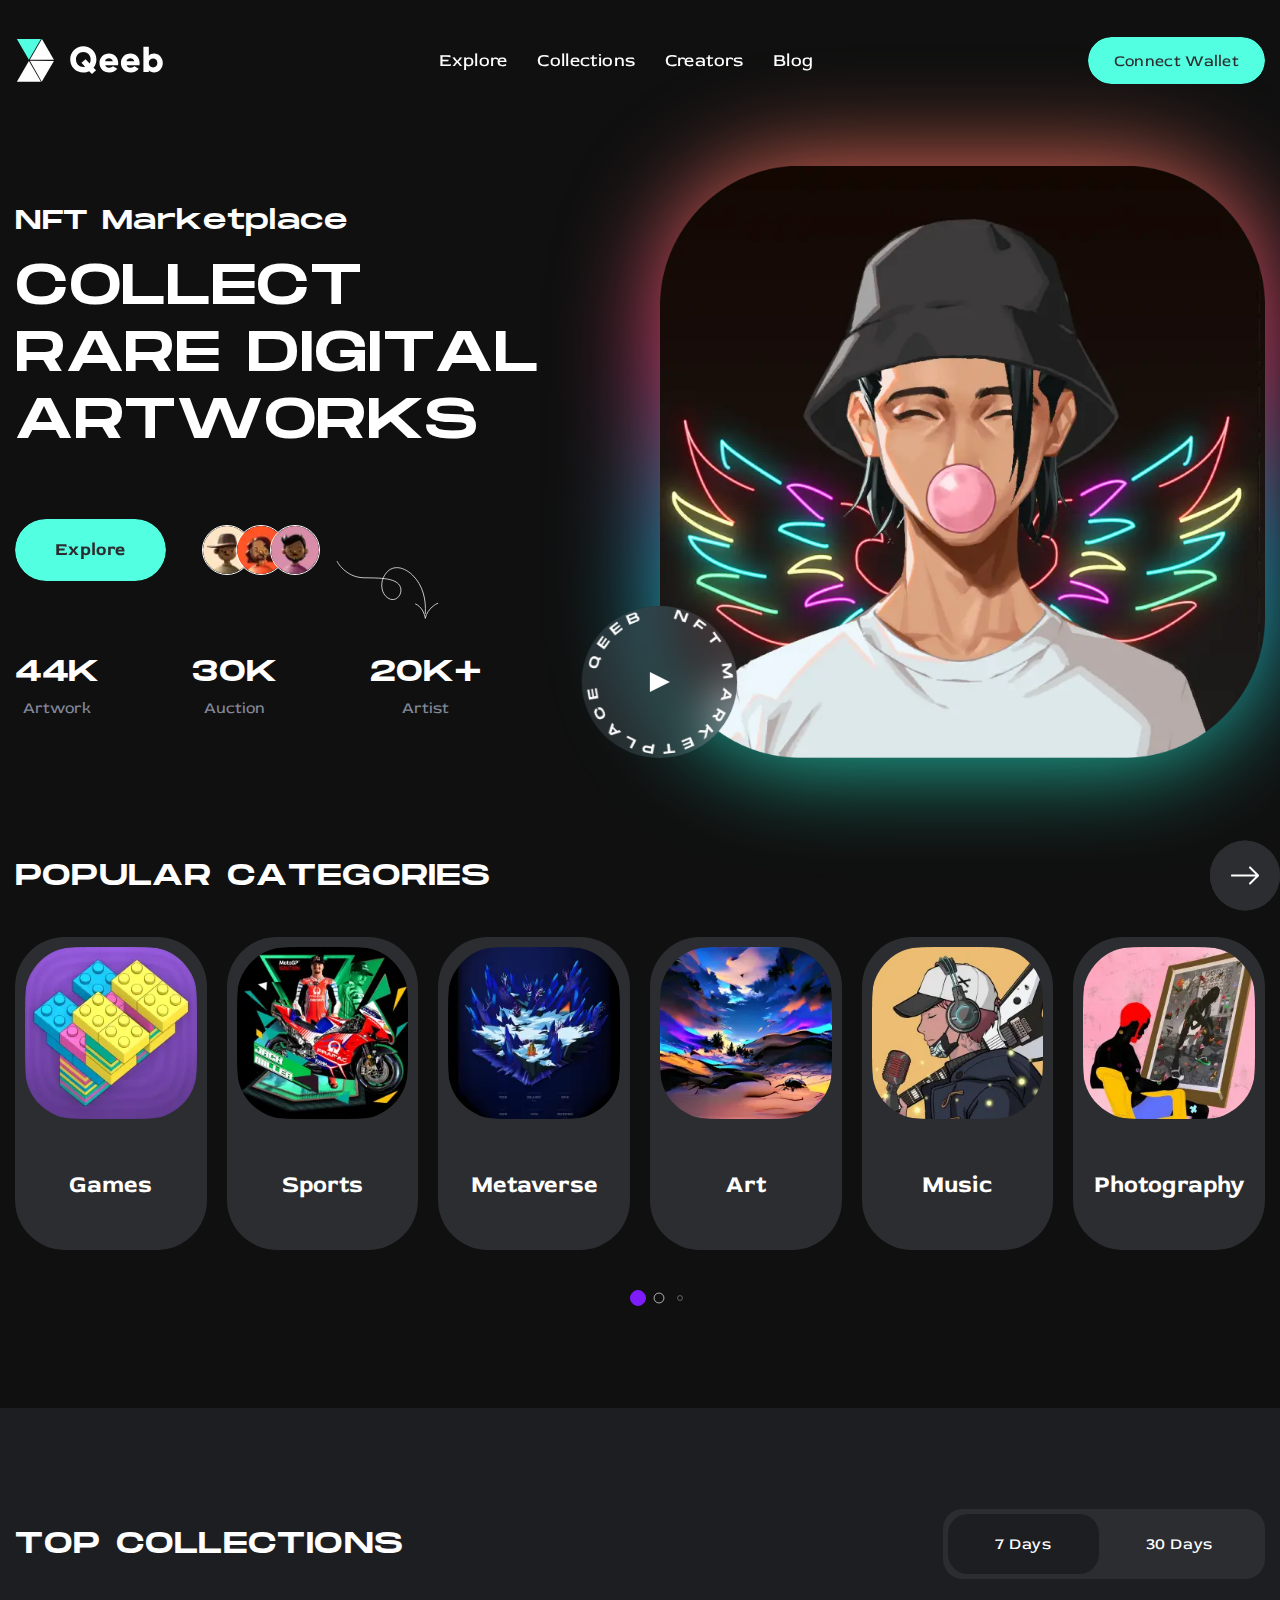
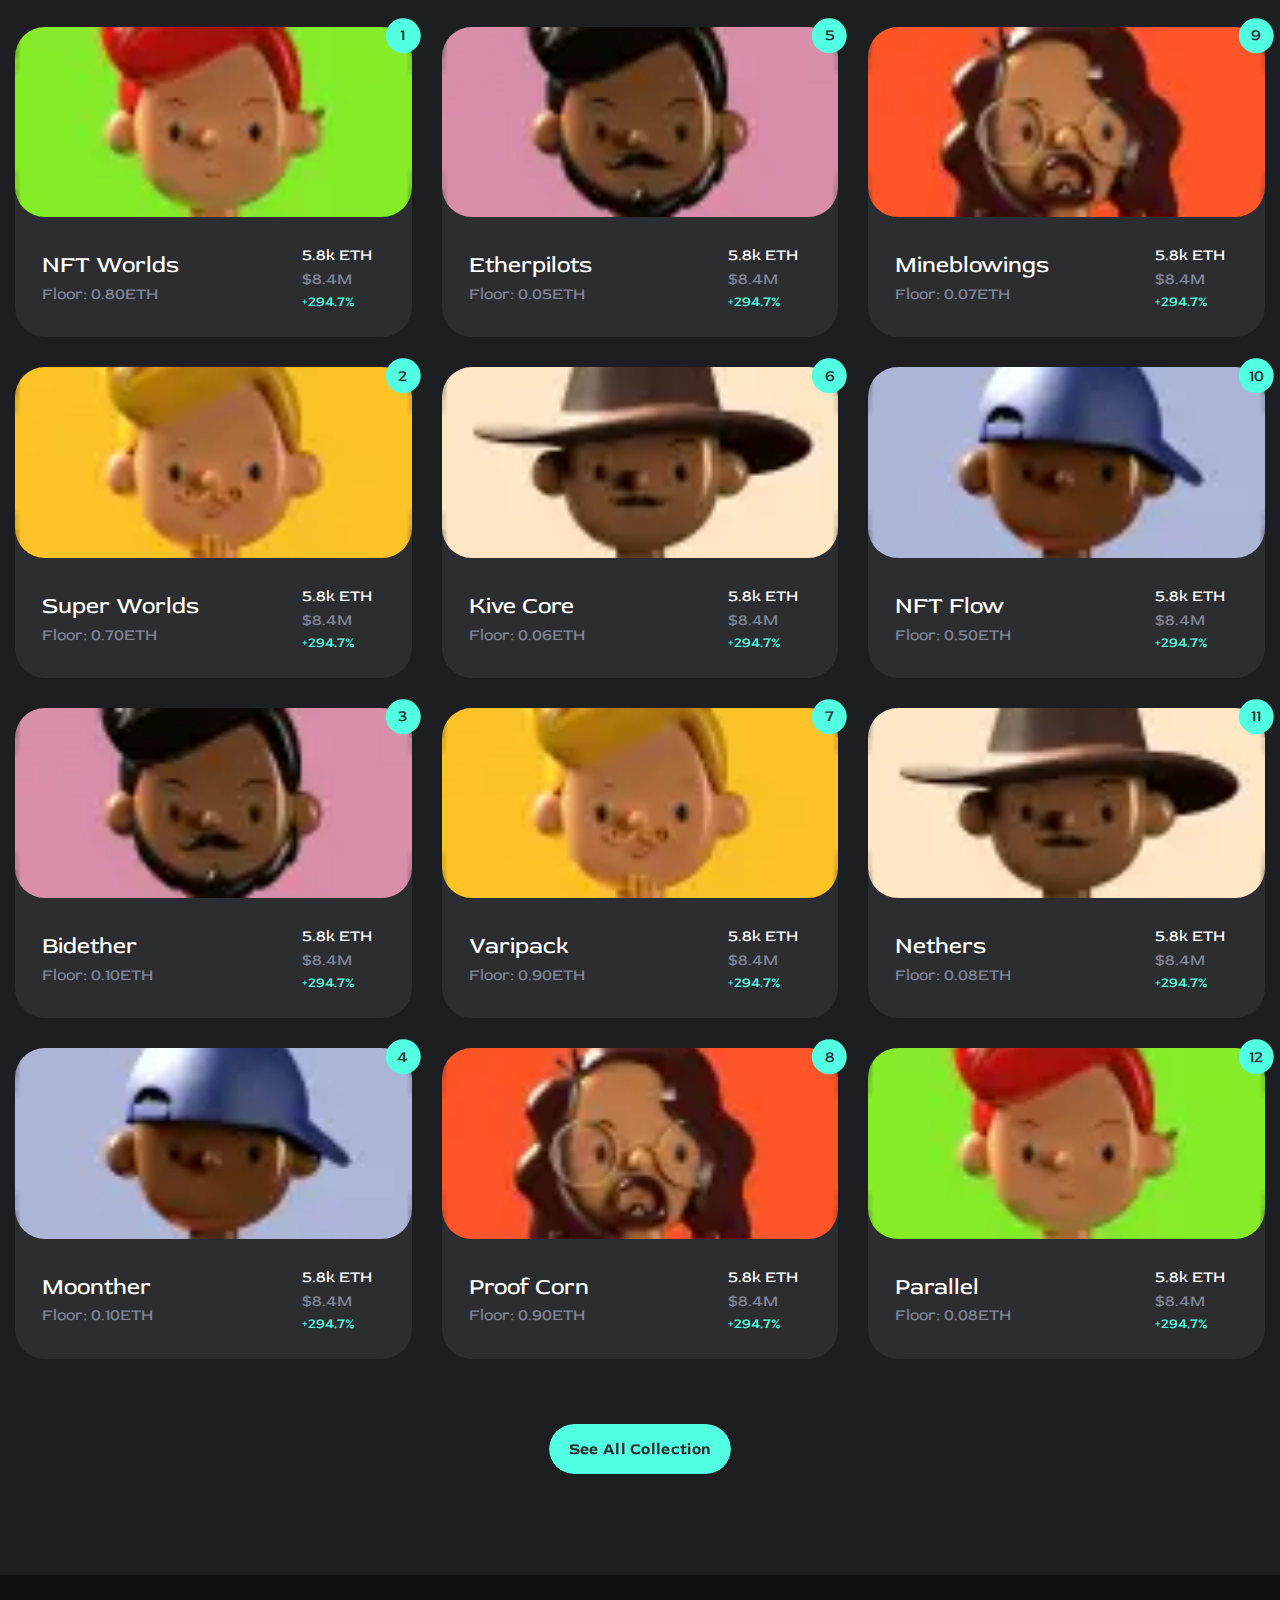
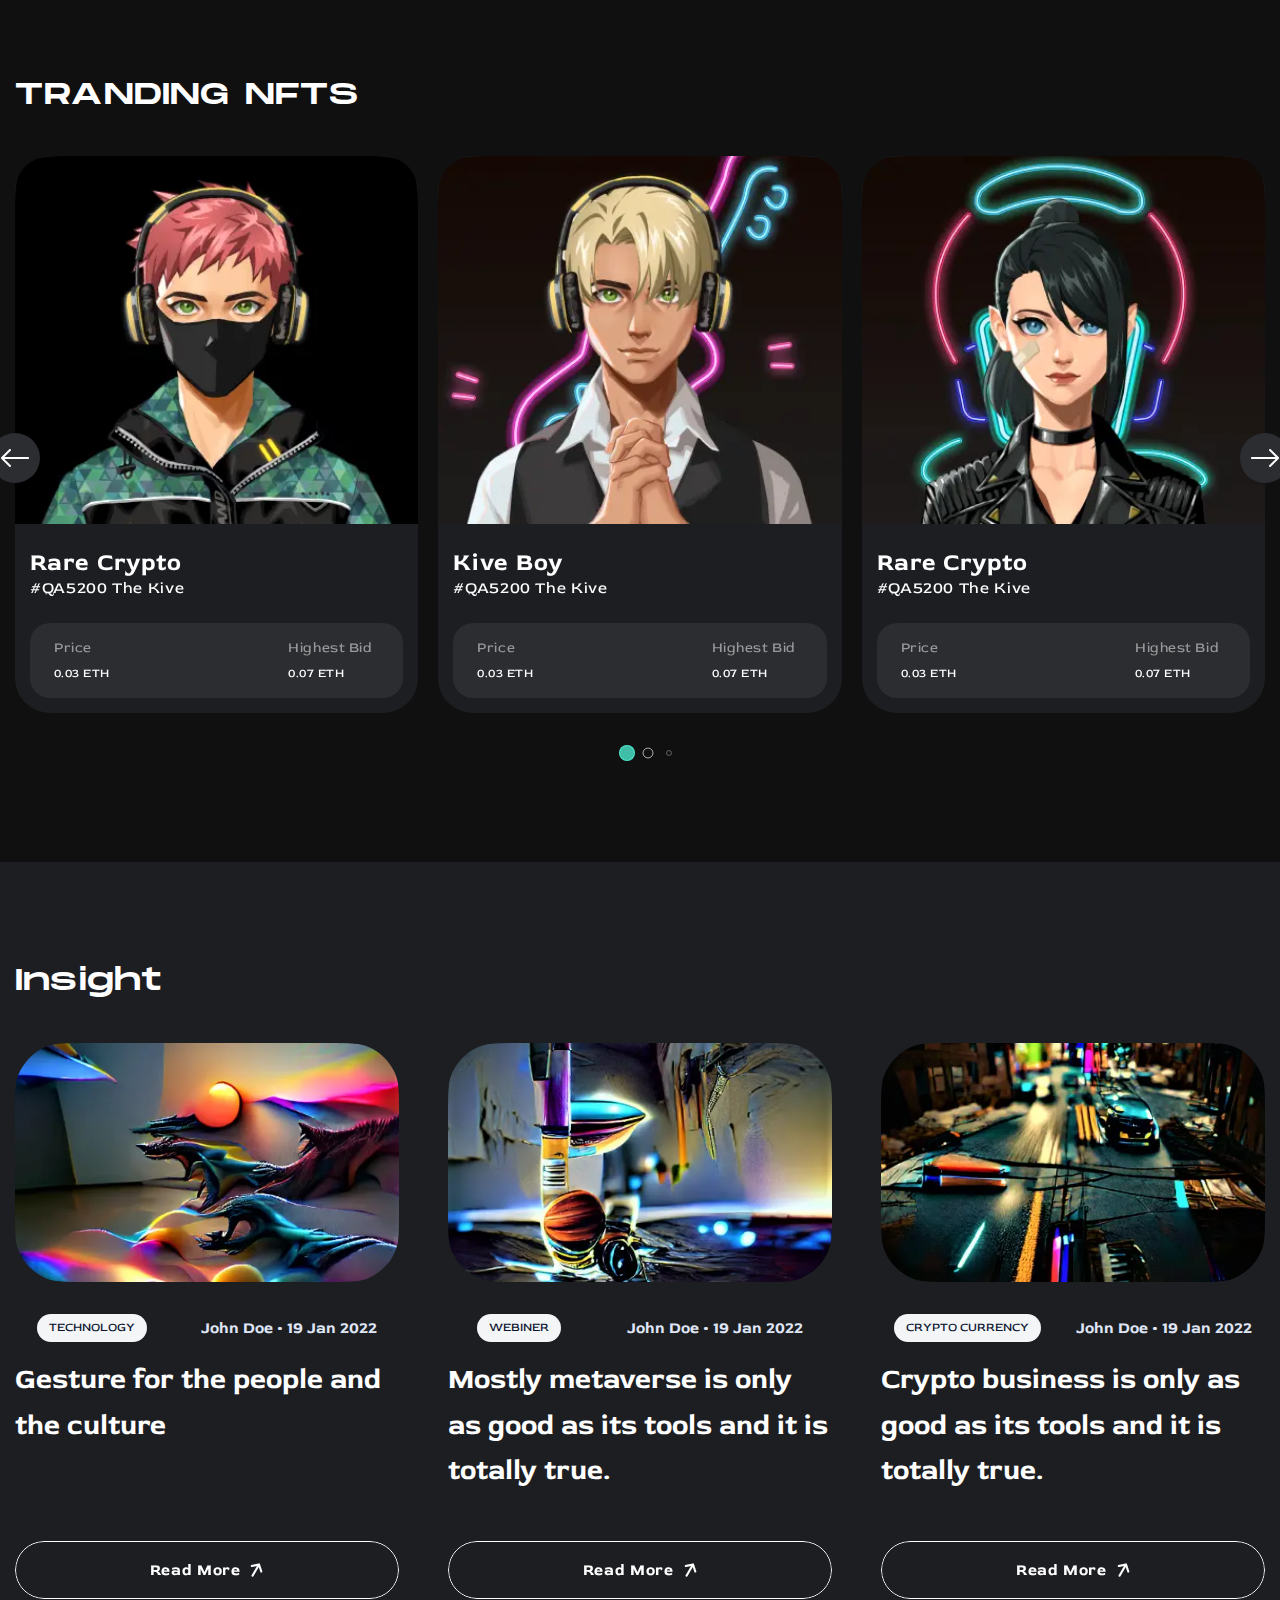
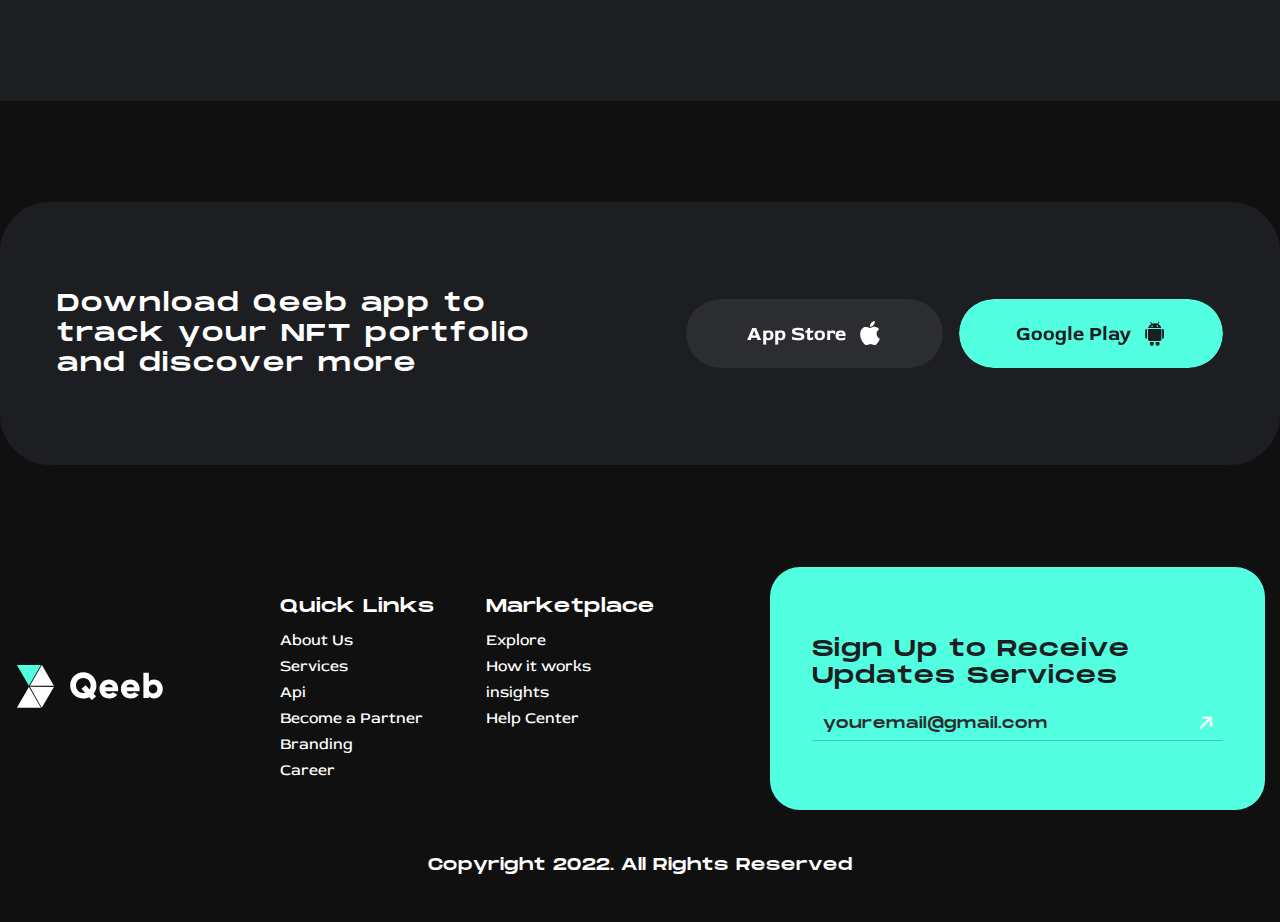
==== commit 8f690a5c: "Add files via upload" ====
--- a/index.html
+++ b/index.html
@@ -6,7 +6,7 @@
 	<meta charset="UTF-8">
 	<meta name="format-detection" content="telephone=no">
 	<!-- <style>body{opacity: 0;}</style> -->
-	<link rel="stylesheet" href="css/style.min.css?_v=20230126125903">
+	<link rel="stylesheet" href="css/style.min.css?_v=20230126203708">
 	<link rel="shortcut icon" href="favicon.ico">
 	<!-- <meta name="robots" content="noindex, nofollow"> -->
 	<meta name="viewport" content="width=device-width, initial-scale=1.0">
@@ -21,10 +21,10 @@
 					<nav class="menu__body">
 						<ul class="menu__list">
 							<li class="menu__item"><a data-goto=".category" data-goto-header data-goto-top="30" href="#somewhere" class="menu__link">Explore</a></li>
-							<li class="menu__item"><a data-goto=".collectioners" href="#somewhere" class="menu__link">Collections</a>
+							<li class="menu__item"><a data-goto=".collectioners" data-goto-header href="#somewhere" class="menu__link">Collections</a>
 							</li>
-							<li class="menu__item"><a data-goto=".tranding" data-goto-top="10" href="#somewhere" class="menu__link">Creators</a></li>
-							<li class="menu__item"><a data-goto=".blog" href="#somewhere" class="menu__link">Blog</a></li>
+							<li class="menu__item"><a data-goto=".tranding" data-goto-header href="#somewhere" class="menu__link">Creators</a></li>
+							<li class="menu__item"><a data-goto=".blog" data-goto-header href="#somewhere" class="menu__link">Blog</a></li>
 						</ul>
 					</nav>
 				</div>
@@ -547,7 +547,7 @@
 			<div class="footer__copyright">Copyright 2022. All Rights Reserved</div>
 		</footer>
 	</div>
-	<script src="js/app.min.js?_v=20230126125903"></script>
+	<script src="js/app.min.js?_v=20230126203708"></script>
 </body>
 
 </html>